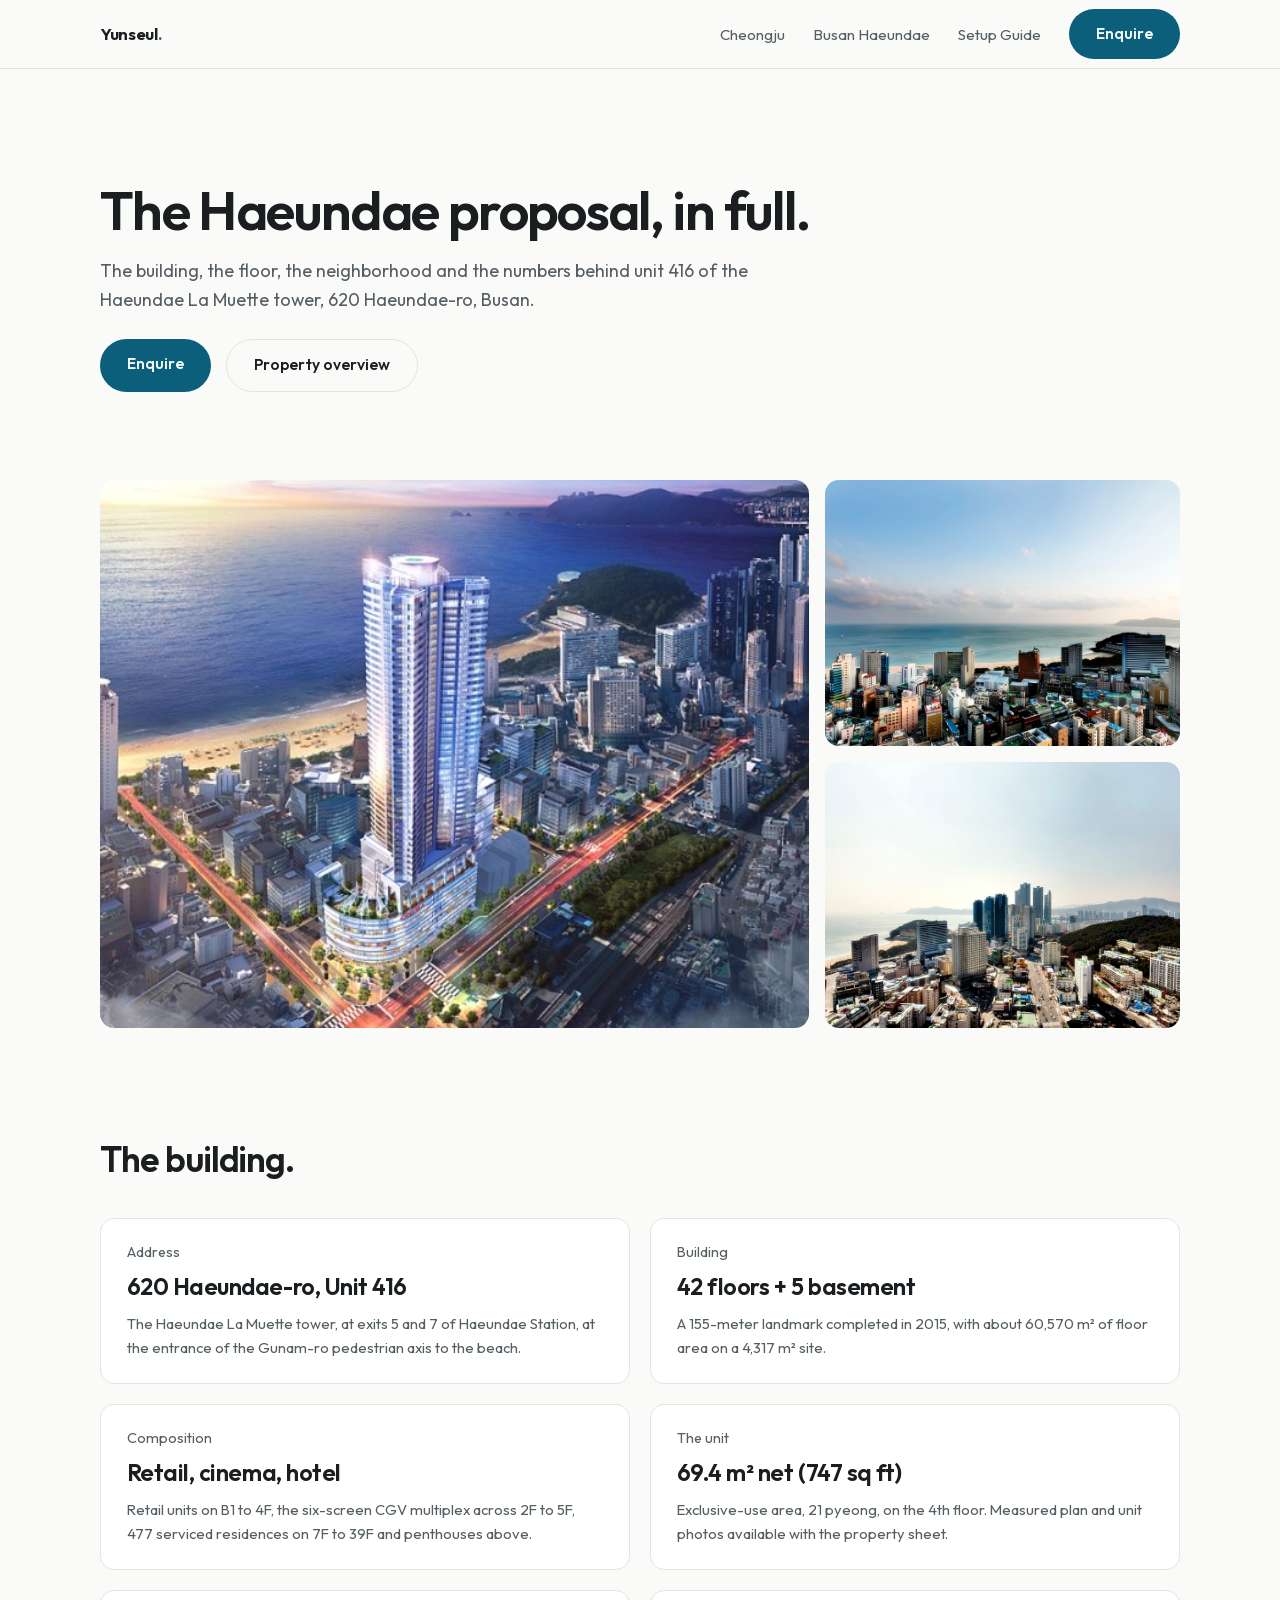
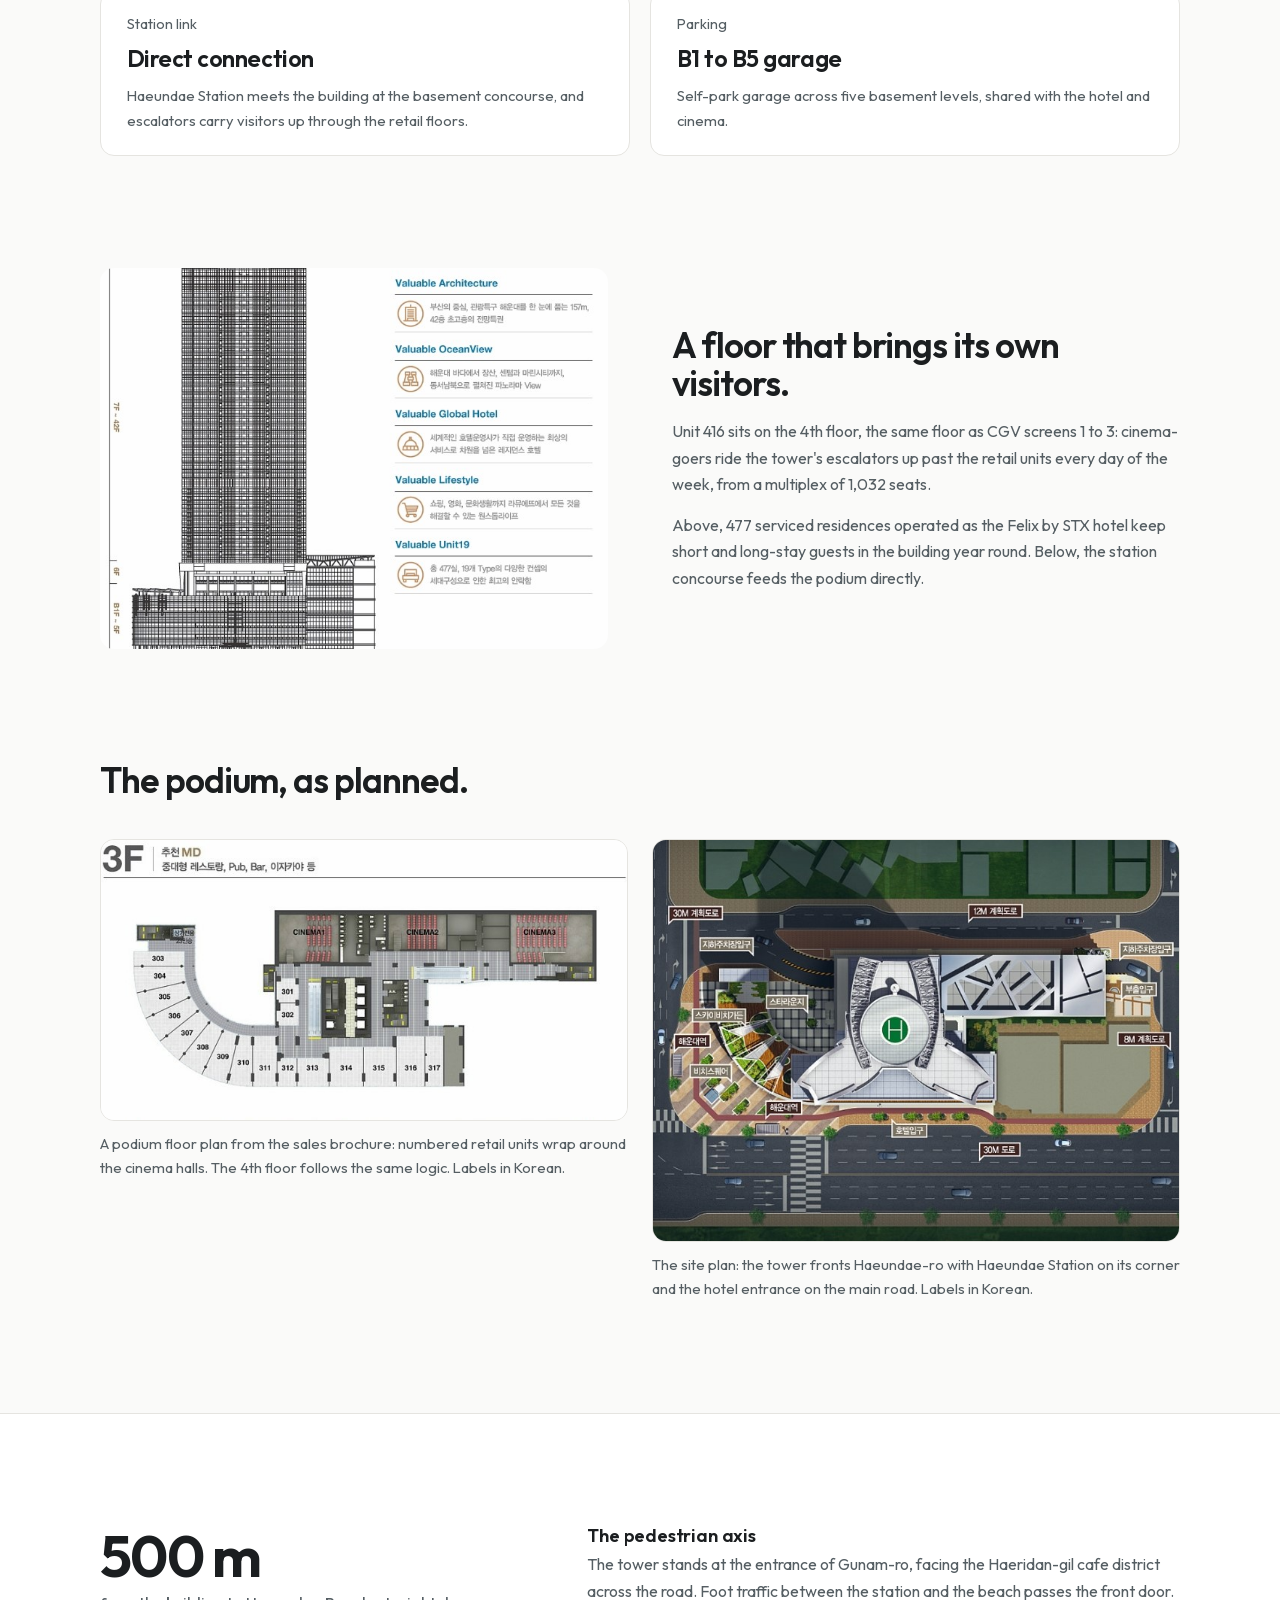
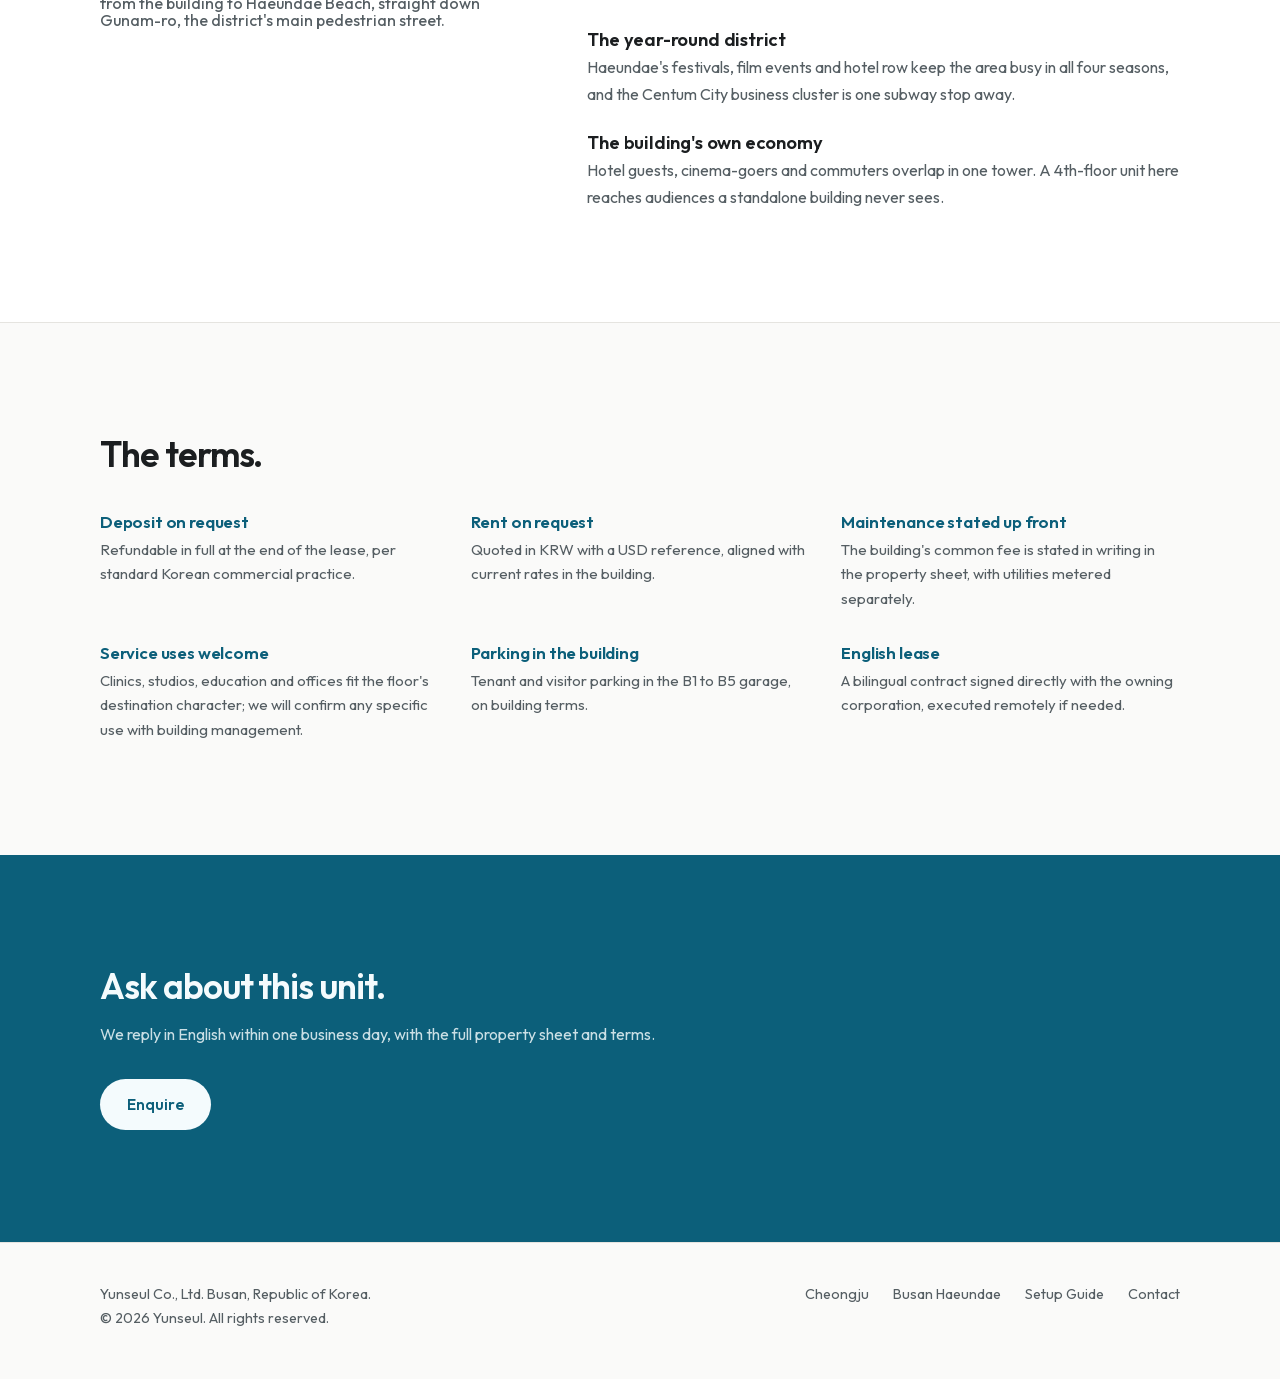
==== busan-proposal.html @ 1f843fc4 "윤슬 임대 마케팅 사이트 초기 배포 (영문 7페이지) Co-Authored-By: Claude Fable 5 <noreply@anthropic.com>" ====
<!DOCTYPE html>
<!--
  i18n 메모: 다국어 확장 시 /ko/, /ja/ 디렉토리에 동일 구조로 미러링 (cheongju-proposal.html과 동일 원칙)
  TODO: 임대조건(보증금·월세·관리비)은 소유주 확정 후 기입. 현재 "On request" 표기
  TODO: 416호 내부 실사진·실측 평면도 확보 시 The unit 섹션에 추가
-->
<html lang="en">
<head>
  <meta charset="UTF-8">
  <meta name="viewport" content="width=device-width, initial-scale=1.0">
  <title>Haeundae Leasing Proposal: 4th Floor, La Muette Tower | Yunseul</title>
  <meta name="description" content="Full leasing proposal for a 69.4 m2 unit in the Haeundae La Muette tower, Busan: station-connected, on the CGV multiplex floors, 500 meters from the beach.">
  <link rel="icon" type="image/svg+xml" href="assets/img/favicon.svg">
  <link rel="stylesheet" href="assets/css/main.css?v=8">
</head>
<body>

<header class="nav">
  <div class="container nav-inner">
    <a class="brand" href="index.html">Yunseul<span>.</span></a>
    <button class="nav-toggle" aria-expanded="false" aria-controls="nav-menu">Menu</button>
    <ul class="nav-links" id="nav-menu">
      <li><a href="cheongju.html">Cheongju</a></li>
      <li><a href="busan.html">Busan Haeundae</a></li>
      <li><a href="korea-setup-guide.html">Setup Guide</a></li>
      <li><a class="btn" href="contact.html">Enquire</a></li>
    </ul>
  </div>
</header>

<main>

  <section class="page-head">
    <div class="container">
      <h1>The Haeundae proposal, in full.</h1>
      <p class="lede">The building, the floor, the neighborhood and the numbers behind unit 416 of the Haeundae La Muette tower, 620 Haeundae-ro, Busan.</p>
      <div class="hero-ctas" style="margin-top: 1.5rem;">
        <a class="btn" href="contact.html">Enquire</a>
        <a class="btn btn-ghost" href="busan.html">Property overview</a>
      </div>
    </div>
  </section>

  <section style="padding-top: 3rem;">
    <div class="container">
      <div class="gallery">
        <!-- TODO: 직접 촬영한 건물 외관·416호 실사진 확보 시 교체 -->
        <img src="assets/img/busan/tower-render.jpg" alt="Rendering of the Haeundae La Muette tower between the station and the beach" width="700" height="449">
        <img src="assets/img/busan/aerial-beach.jpg" alt="View over Haeundae Beach from the tower" width="900" height="599">
        <img src="assets/img/busan/view-2.jpg" alt="View toward Marine City from the tower" width="900" height="599">
      </div>
    </div>
  </section>

  <section style="padding-top: 0;">
    <div class="container">
      <h2>The building.</h2>
      <div class="facts">
        <div class="fact-card">
          <div class="label">Address</div>
          <div class="value">620 Haeundae-ro, Unit 416</div>
          <p>The Haeundae La Muette tower, at exits 5 and 7 of Haeundae Station, at the entrance of the Gunam-ro pedestrian axis to the beach.</p>
        </div>
        <div class="fact-card">
          <div class="label">Building</div>
          <div class="value">42 floors + 5 basement</div>
          <p>A 155-meter landmark completed in 2015, with about 60,570 m&sup2; of floor area on a 4,317 m&sup2; site.</p>
        </div>
        <div class="fact-card">
          <div class="label">Composition</div>
          <div class="value">Retail, cinema, hotel</div>
          <p>Retail units on B1 to 4F, the six-screen CGV multiplex across 2F to 5F, 477 serviced residences on 7F to 39F and penthouses above.</p>
        </div>
        <div class="fact-card">
          <div class="label">The unit</div>
          <div class="value">69.4 m&sup2; net (747 sq ft)</div>
          <p>Exclusive-use area, 21 pyeong, on the 4th floor. Measured plan and unit photos available with the property sheet.</p>
        </div>
        <div class="fact-card">
          <div class="label">Station link</div>
          <div class="value">Direct connection</div>
          <p>Haeundae Station meets the building at the basement concourse, and escalators carry visitors up through the retail floors.</p>
        </div>
        <div class="fact-card">
          <div class="label">Parking</div>
          <div class="value">B1 to B5 garage</div>
          <p>Self-park garage across five basement levels, shared with the hotel and cinema.</p>
        </div>
      </div>
    </div>
  </section>

  <section style="padding-top: 0;">
    <div class="container split">
      <div class="media">
        <img src="assets/img/busan/elevation.jpg" alt="Building elevation showing the retail podium and hotel floors" width="700" height="648">
      </div>
      <div class="body">
        <h2>A floor that brings its own visitors.</h2>
        <p>Unit 416 sits on the 4th floor, the same floor as CGV screens 1 to 3: cinema-goers ride the tower's escalators up past the retail units every day of the week, from a multiplex of 1,032 seats.</p>
        <p>Above, 477 serviced residences operated as the Felix by STX hotel keep short and long-stay guests in the building year round. Below, the station concourse feeds the podium directly.</p>
      </div>
    </div>
  </section>

  <section style="padding-top: 0;">
    <div class="container">
      <h2>The podium, as planned.</h2>
      <div class="duo">
        <figure>
          <img src="assets/img/busan/plan-3f.jpg" alt="Third floor plan showing retail units alongside cinema halls" width="700" height="372">
          <figcaption>A podium floor plan from the sales brochure: numbered retail units wrap around the cinema halls. The 4th floor follows the same logic. Labels in Korean.</figcaption>
        </figure>
        <figure>
          <img src="assets/img/busan/siteplan.jpg" alt="Site plan of the tower between Haeundae-ro and the station" width="700" height="533">
          <figcaption>The site plan: the tower fronts Haeundae-ro with Haeundae Station on its corner and the hotel entrance on the main road. Labels in Korean.</figcaption>
        </figure>
      </div>
    </div>
  </section>

  <section class="evidence">
    <div class="container evidence-grid">
      <div>
        <div class="bignum">500 m
          <small>from the building to Haeundae Beach, straight down Gunam-ro, the district's main pedestrian street.</small>
        </div>
      </div>
      <div class="evidence-points">
        <div>
          <h3>The pedestrian axis</h3>
          <p>The tower stands at the entrance of Gunam-ro, facing the Haeridan-gil cafe district across the road. Foot traffic between the station and the beach passes the front door.</p>
        </div>
        <div>
          <h3>The year-round district</h3>
          <p>Haeundae's festivals, film events and hotel row keep the area busy in all four seasons, and the Centum City business cluster is one subway stop away.</p>
        </div>
        <div>
          <h3>The building's own economy</h3>
          <p>Hotel guests, cinema-goers and commuters overlap in one tower. A 4th-floor unit here reaches audiences a standalone building never sees.</p>
        </div>
      </div>
    </div>
  </section>

  <section>
    <div class="container">
      <h2>The terms.</h2>
      <div class="process cols-3">
        <div>
          <!-- TODO: 보증금 확정 시 기입 -->
          <h3>Deposit on request</h3>
          <p>Refundable in full at the end of the lease, per standard Korean commercial practice.</p>
        </div>
        <div>
          <!-- TODO: 월세 확정 시 기입 -->
          <h3>Rent on request</h3>
          <p>Quoted in KRW with a USD reference, aligned with current rates in the building.</p>
        </div>
        <div>
          <h3>Maintenance stated up front</h3>
          <p>The building's common fee is stated in writing in the property sheet, with utilities metered separately.</p>
        </div>
        <div>
          <h3>Service uses welcome</h3>
          <p>Clinics, studios, education and offices fit the floor's destination character; we will confirm any specific use with building management.</p>
        </div>
        <div>
          <h3>Parking in the building</h3>
          <p>Tenant and visitor parking in the B1 to B5 garage, on building terms.</p>
        </div>
        <div>
          <h3>English lease</h3>
          <p>A bilingual contract signed directly with the owning corporation, executed remotely if needed.</p>
        </div>
      </div>
    </div>
  </section>

  <section class="cta-band">
    <div class="container">
      <h2>Ask about this unit.</h2>
      <p>We reply in English within one business day, with the full property sheet and terms.</p>
      <a class="btn" href="contact.html">Enquire</a>
    </div>
  </section>

</main>

<footer>
  <div class="container footer-inner">
    <div>
      <p>Yunseul Co., Ltd. Busan, Republic of Korea.</p>
      <p>&copy; <span data-year>2026</span> Yunseul. All rights reserved.</p>
    </div>
    <ul class="footer-links">
      <li><a href="cheongju.html">Cheongju</a></li>
      <li><a href="busan.html">Busan Haeundae</a></li>
      <li><a href="korea-setup-guide.html">Setup Guide</a></li>
      <li><a href="contact.html">Contact</a></li>
    </ul>
  </div>
</footer>

<script src="assets/js/main.js"></script>
</body>
</html>
---- assets/css/main.css ----
/* Yunseul - 디자인 토큰 및 컴포넌트 (UI_GUIDE.md 준수) */

@font-face {
  font-family: "Outfit";
  src: url("../fonts/outfit-var.woff2") format("woff2");
  font-weight: 300 700;
  font-display: swap;
}

:root {
  --bg: #fafaf9;
  --surface: #ffffff;
  --ink: #1b1e20;
  --muted: #555e63;
  --line: #e5e4e0;
  --accent: #0c5f7a;
  --accent-soft: #e3eef2;
  --accent-ink: #f4fbfd;
  --r-card: 14px;
  --r-input: 10px;
  --ease: cubic-bezier(0.16, 1, 0.3, 1);
  --container: 1160px;
}

@media (prefers-color-scheme: dark) {
  :root {
    --bg: #111517;
    --surface: #181e21;
    --ink: #ecefef;
    --muted: #9aa6ab;
    --line: #262d31;
    --accent: #56b9d8;
    --accent-soft: #16272e;
    --accent-ink: #0e1518;
  }
}

* { box-sizing: border-box; margin: 0; padding: 0; }
html { scroll-behavior: smooth; }
@media (prefers-reduced-motion: reduce) {
  html { scroll-behavior: auto; }
  *, *::before, *::after { transition: none !important; animation: none !important; }
}

body {
  font-family: "Outfit", -apple-system, BlinkMacSystemFont, "Segoe UI", sans-serif;
  background: var(--bg);
  color: var(--ink);
  line-height: 1.65;
  -webkit-font-smoothing: antialiased;
}

img { max-width: 100%; height: auto; display: block; border-radius: var(--r-card); }
a { color: inherit; }

.container { max-width: var(--container); margin: 0 auto; padding: 0 clamp(1.25rem, 4vw, 2.5rem); }
section { padding: clamp(4rem, 9vw, 7rem) 0; }

h1, h2, h3 { letter-spacing: -0.03em; line-height: 1.08; font-weight: 600; }
h1 { font-size: clamp(2.1rem, 4.5vw, 3.4rem); }
h2 { font-size: clamp(1.6rem, 3vw, 2.2rem); margin-bottom: 1rem; }
h3 { font-size: 1.15rem; letter-spacing: -0.01em; }
p { color: var(--muted); max-width: 65ch; }
.lede { font-size: 1.12rem; }

/* ── Nav ───────────────────────────── */
.nav {
  position: sticky; top: 0; z-index: 50;
  background: color-mix(in srgb, var(--bg) 88%, transparent);
  backdrop-filter: blur(12px);
  border-bottom: 1px solid var(--line);
}
.nav-inner { display: flex; align-items: center; justify-content: space-between; height: 68px; }
.brand { font-weight: 650; font-size: 1.05rem; text-decoration: none; letter-spacing: -0.02em; }
.brand span { color: var(--accent); }
.nav-links { display: flex; align-items: center; gap: 1.75rem; list-style: none; }
.nav-links a:not(.btn) {
  text-decoration: none; font-size: 0.95rem; color: var(--muted);
  transition: color 0.25s var(--ease);
}
.nav-links a:not(.btn):hover { color: var(--ink); }
.nav-toggle { display: none; background: none; border: 1px solid var(--line); border-radius: 999px; padding: 0.45rem 0.9rem; color: var(--ink); font: inherit; font-size: 0.9rem; }

/* ── Buttons ───────────────────────── */
.btn {
  display: inline-block; background: var(--accent); color: var(--accent-ink);
  border: none; border-radius: 999px; padding: 0.78rem 1.7rem;
  font: inherit; font-weight: 550; font-size: 0.98rem; text-decoration: none;
  cursor: pointer; white-space: nowrap;
  transition: transform 0.25s var(--ease), filter 0.25s var(--ease);
}
.btn:hover { filter: brightness(1.12); }
.btn:active { transform: scale(0.98); }
.btn:focus-visible { outline: 2px solid var(--accent); outline-offset: 3px; }
.btn-ghost {
  background: transparent; color: var(--ink);
  border: 1px solid var(--line);
}
.btn-ghost:hover { border-color: var(--muted); filter: none; }
.text-link { color: var(--accent); font-weight: 550; text-decoration: none; border-bottom: 1px solid transparent; transition: border-color 0.25s var(--ease); }
.text-link:hover { border-color: var(--accent); }

/* ── Hero: 비대칭 스플릿 ───────────── */
.hero { padding-top: clamp(3rem, 6vw, 5.5rem); }
.hero-grid { display: grid; grid-template-columns: 7fr 5fr; gap: clamp(2rem, 5vw, 4.5rem); align-items: center; }
.hero h1 { max-width: 15ch; margin-bottom: 1.25rem; }
.hero .lede { margin-bottom: 2rem; }
.hero-ctas { display: flex; gap: 0.9rem; flex-wrap: wrap; }
.hero-media img { aspect-ratio: 1 / 1; object-fit: cover; width: 100%; }

/* ── Property cards: 비대칭 그리드 ── */
.prop-grid { display: grid; grid-template-columns: 3fr 2fr; gap: 1.5rem; margin-top: 2.5rem; }
.prop-card {
  background: var(--surface); border: 1px solid var(--line); border-radius: var(--r-card);
  overflow: hidden; text-decoration: none; display: flex; flex-direction: column;
  transition: transform 0.25s var(--ease), border-color 0.25s var(--ease);
}
.prop-card:hover { transform: translateY(-3px); border-color: var(--muted); }
.prop-card img { border-radius: 0; aspect-ratio: 16 / 9; object-fit: cover; }
.prop-body { padding: 1.6rem 1.7rem 1.8rem; display: flex; flex-direction: column; gap: 0.65rem; flex: 1; }
.prop-body .city { color: var(--accent); font-weight: 600; font-size: 0.95rem; }
.prop-body h3 { font-size: 1.35rem; }
.prop-body p { font-size: 0.97rem; }
.prop-facts { list-style: none; margin-top: 0.4rem; color: var(--muted); font-size: 0.92rem; display: grid; gap: 0.3rem; }
.prop-body .text-link { margin-top: auto; padding-top: 1rem; }

/* ── 풀폭 근거 밴드 (숫자+프로즈) ─── */
.evidence { border-top: 1px solid var(--line); border-bottom: 1px solid var(--line); background: var(--surface); }
.evidence-grid { display: grid; grid-template-columns: 5fr 7fr; gap: clamp(2rem, 5vw, 5rem); }
.bignum { font-size: clamp(2.4rem, 5vw, 3.6rem); font-weight: 650; letter-spacing: -0.03em; line-height: 1.05; }
.bignum small { display: block; font-size: 1rem; font-weight: 450; color: var(--muted); letter-spacing: 0; margin-top: 0.5rem; }
.evidence-points { display: grid; gap: 1.6rem; }
.evidence-points h3 { margin-bottom: 0.3rem; }

/* ── 스플릿 섹션 (이미지+텍스트) ──── */
.split { display: grid; grid-template-columns: 1fr 1fr; gap: clamp(2rem, 5vw, 4.5rem); align-items: center; }
.split img { aspect-ratio: 4 / 3; object-fit: cover; width: 100%; }
.split .body h2 { max-width: 18ch; }
.split .body p + p { margin-top: 0.9rem; }

/* ── 2열 그룹 리스트 (서비스) ─────── */
.services { display: grid; grid-template-columns: 1fr 1fr; gap: 2.5rem 4rem; margin-top: 2.5rem; }
.service { border-top: 1px solid var(--line); padding-top: 1.4rem; }
.service h3 { margin-bottom: 0.45rem; }
.service p { font-size: 0.97rem; }

/* ── 프로세스 행 ───────────────────── */
.process { display: grid; grid-template-columns: repeat(4, 1fr); gap: 2rem; margin-top: 2.5rem; }
.process h3 { color: var(--accent); margin-bottom: 0.4rem; font-size: 1.05rem; }
.process p { font-size: 0.94rem; }

/* ── 타임라인 (지역 도시에) ───────── */
.timeline { display: grid; gap: 1.9rem; margin-top: 2.5rem; border-left: 2px solid var(--line); padding-left: clamp(1.25rem, 3vw, 2rem); max-width: 720px; }
.timeline .year { color: var(--accent); font-weight: 650; font-size: 1.05rem; }
.timeline p { font-size: 0.97rem; margin-top: 0.15rem; }

/* ── 로스터 (입주 외국계 명단) ────── */
.roster { list-style: none; display: grid; grid-template-columns: repeat(3, 1fr); gap: 1rem 2rem; margin-top: 1.5rem; max-width: 780px; }
.roster li { font-weight: 550; }
.roster li small { display: block; color: var(--muted); font-weight: 400; }

.process.cols-3 { grid-template-columns: repeat(3, 1fr); }

/* ── FactCard (물건 스펙) ─────────── */
.facts { display: grid; grid-template-columns: 1fr 1fr; gap: 1.25rem; margin-top: 2.5rem; }
.fact-card { background: var(--surface); border: 1px solid var(--line); border-radius: var(--r-card); padding: 1.4rem 1.6rem; }
.fact-card .label { font-size: 0.9rem; color: var(--muted); }
.fact-card .value { font-size: 1.45rem; font-weight: 620; letter-spacing: -0.02em; margin: 0.2rem 0 0.35rem; }
.fact-card p { font-size: 0.92rem; }

/* ── 2업 도면 그리드 ──────────────── */
.duo { display: grid; grid-template-columns: 1fr 1fr; gap: 1.5rem; margin-top: 2.5rem; }
.duo figure { margin: 0; }
.duo img { width: 100%; border: 1px solid var(--line); background: #fff; }
.duo figcaption { font-size: 0.92rem; color: var(--muted); margin-top: 0.7rem; }
@media (max-width: 860px) { .duo { grid-template-columns: 1fr; } }

/* ── 지도 ─────────────────────────── */
.map-wrap { border: 1px solid var(--line); border-radius: var(--r-card); overflow: hidden; aspect-ratio: 16 / 7; margin-top: 2.5rem; }
.map-wrap iframe { width: 100%; height: 100%; border: 0; display: block; }
@media (max-width: 860px) { .map-wrap { aspect-ratio: 4 / 3; } }

/* ── CTA 밴드 (허용된 1회 컬러블록) ─ */
.cta-band { background: var(--accent); color: var(--accent-ink); }
.cta-band h2 { color: inherit; max-width: 22ch; }
.cta-band p { color: color-mix(in srgb, var(--accent-ink) 82%, transparent); margin-bottom: 2rem; }
.cta-band .btn { background: var(--accent-ink); color: var(--accent); }

/* ── Form ──────────────────────────── */
.form-grid { display: grid; grid-template-columns: 1fr 1fr; gap: 1.4rem; margin-top: 2.5rem; max-width: 760px; }
.field { display: grid; gap: 0.5rem; }
.field.full { grid-column: 1 / -1; }
.field label { font-weight: 550; font-size: 0.95rem; }
.field .help { font-size: 0.85rem; color: var(--muted); }
.field input, .field select, .field textarea {
  font: inherit; color: var(--ink); background: var(--surface);
  border: 1px solid var(--line); border-radius: var(--r-input); padding: 0.75rem 0.9rem;
  transition: border-color 0.25s var(--ease);
}
.field input:focus-visible, .field select:focus-visible, .field textarea:focus-visible {
  outline: 2px solid var(--accent); outline-offset: 1px; border-color: var(--accent);
}
.field .btn { justify-self: start; }
.field .error { display: none; font-size: 0.85rem; color: #b3423a; }
.field.invalid .error { display: block; }
.field.invalid input, .field.invalid textarea { border-color: #b3423a; }
@media (prefers-color-scheme: dark) { .field .error { color: #e08d86; } .field.invalid input, .field.invalid textarea { border-color: #e08d86; } }
.form-note { grid-column: 1 / -1; font-size: 0.88rem; }

/* ── Footer ───────────────────────── */
footer { border-top: 1px solid var(--line); padding: 2.5rem 0 3rem; }
.footer-inner { display: flex; justify-content: space-between; gap: 2rem; flex-wrap: wrap; font-size: 0.9rem; color: var(--muted); }
.footer-inner a { color: var(--muted); text-decoration: none; }
.footer-inner a:hover { color: var(--ink); }
.footer-links { display: flex; gap: 1.5rem; list-style: none; }

/* ── 페이지 헤더 (서브페이지) ─────── */
.page-head { padding-bottom: 0; }
.page-head h1 { max-width: 20ch; margin-bottom: 1rem; }
.page-head .lede { max-width: 58ch; }

/* ── 갤러리 ───────────────────────── */
.gallery { display: grid; grid-template-columns: 2fr 1fr; gap: 1rem; margin-top: 2.5rem; }
.gallery img { aspect-ratio: 4 / 3; object-fit: cover; width: 100%; height: 100%; }
.gallery img:first-child { grid-row: span 2; aspect-ratio: auto; }

/* ── Guide prose ──────────────────── */
.prose { max-width: 68ch; }
.prose h2 { margin-top: 3rem; }
.prose ul { color: var(--muted); padding-left: 1.2rem; margin-top: 0.75rem; display: grid; gap: 0.4rem; }
.prose .note { border-left: 3px solid var(--accent); background: var(--accent-soft); border-radius: 0 var(--r-input) var(--r-input) 0; padding: 1rem 1.25rem; margin-top: 2.5rem; font-size: 0.92rem; }

/* ── 모바일 ───────────────────────── */
@media (max-width: 860px) {
  .hero-grid, .prop-grid, .evidence-grid, .split, .services, .form-grid, .facts { grid-template-columns: 1fr; }
  .process, .process.cols-3 { grid-template-columns: 1fr 1fr; }
  .roster { grid-template-columns: 1fr 1fr; }
  .gallery { grid-template-columns: 1fr 1fr; }
  .gallery img:first-child { grid-row: auto; grid-column: 1 / -1; aspect-ratio: 16 / 9; }
  .hero-media img { aspect-ratio: 16 / 10; }
  .split.flip .media { order: -1; }
  .nav-toggle { display: block; }
  .nav-links {
    display: none; position: absolute; top: 68px; left: 0; right: 0;
    flex-direction: column; align-items: flex-start; gap: 0;
    background: var(--bg); border-bottom: 1px solid var(--line); padding: 0.5rem 1.25rem 1.25rem;
  }
  .nav-links.open { display: flex; }
  .nav-links li { width: 100%; padding: 0.65rem 0; }
}
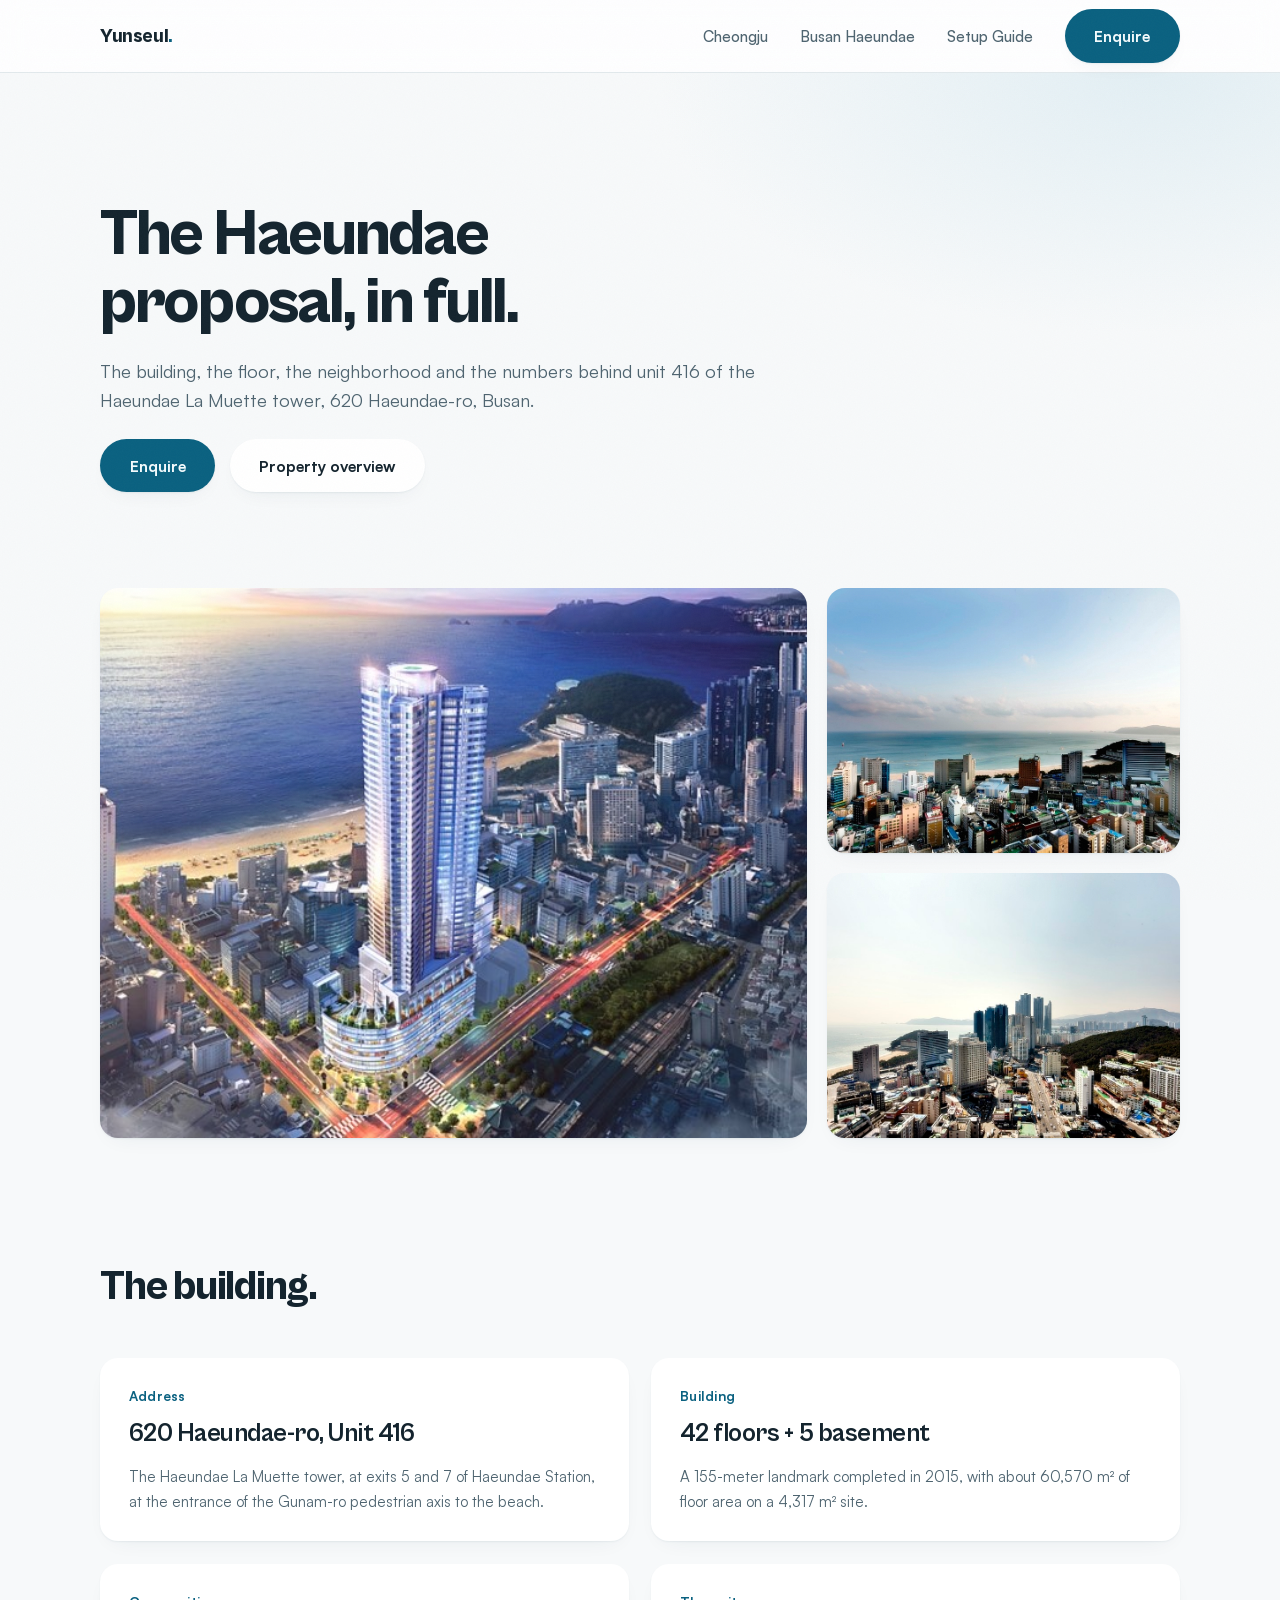
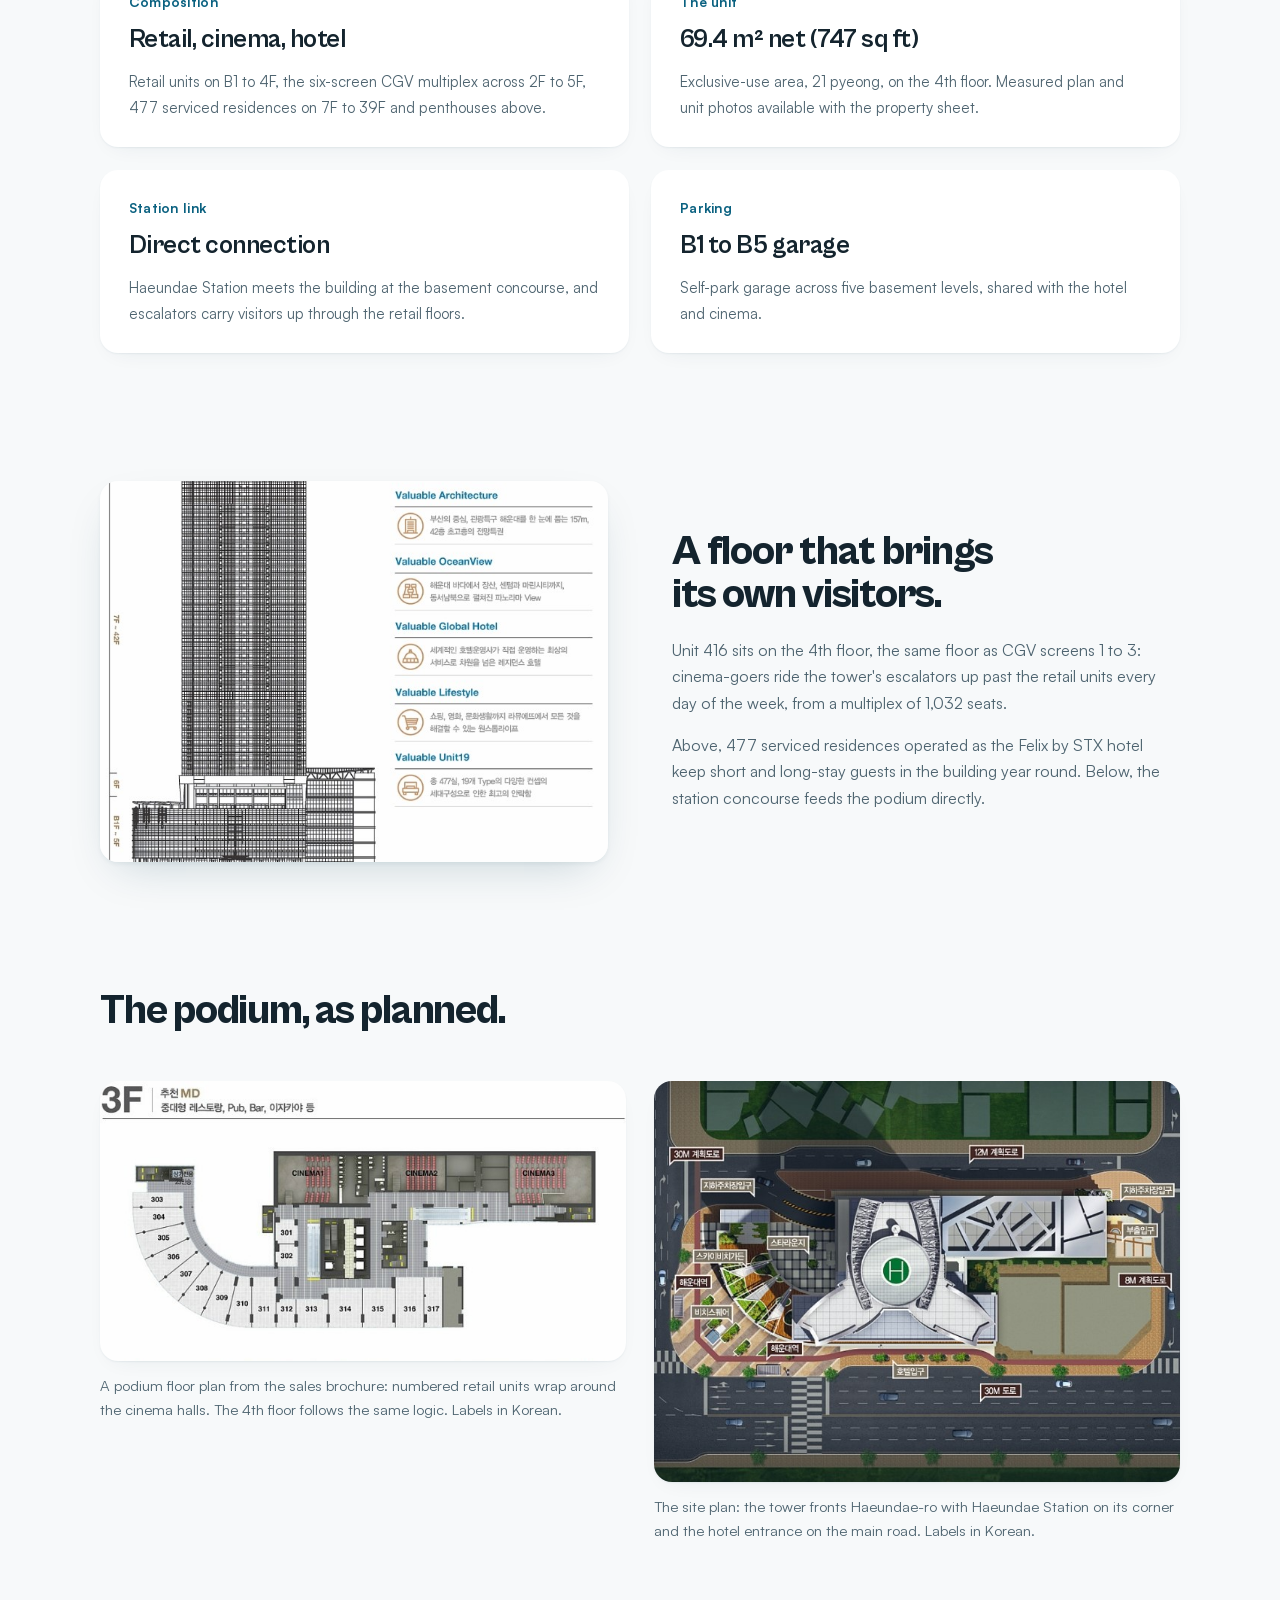
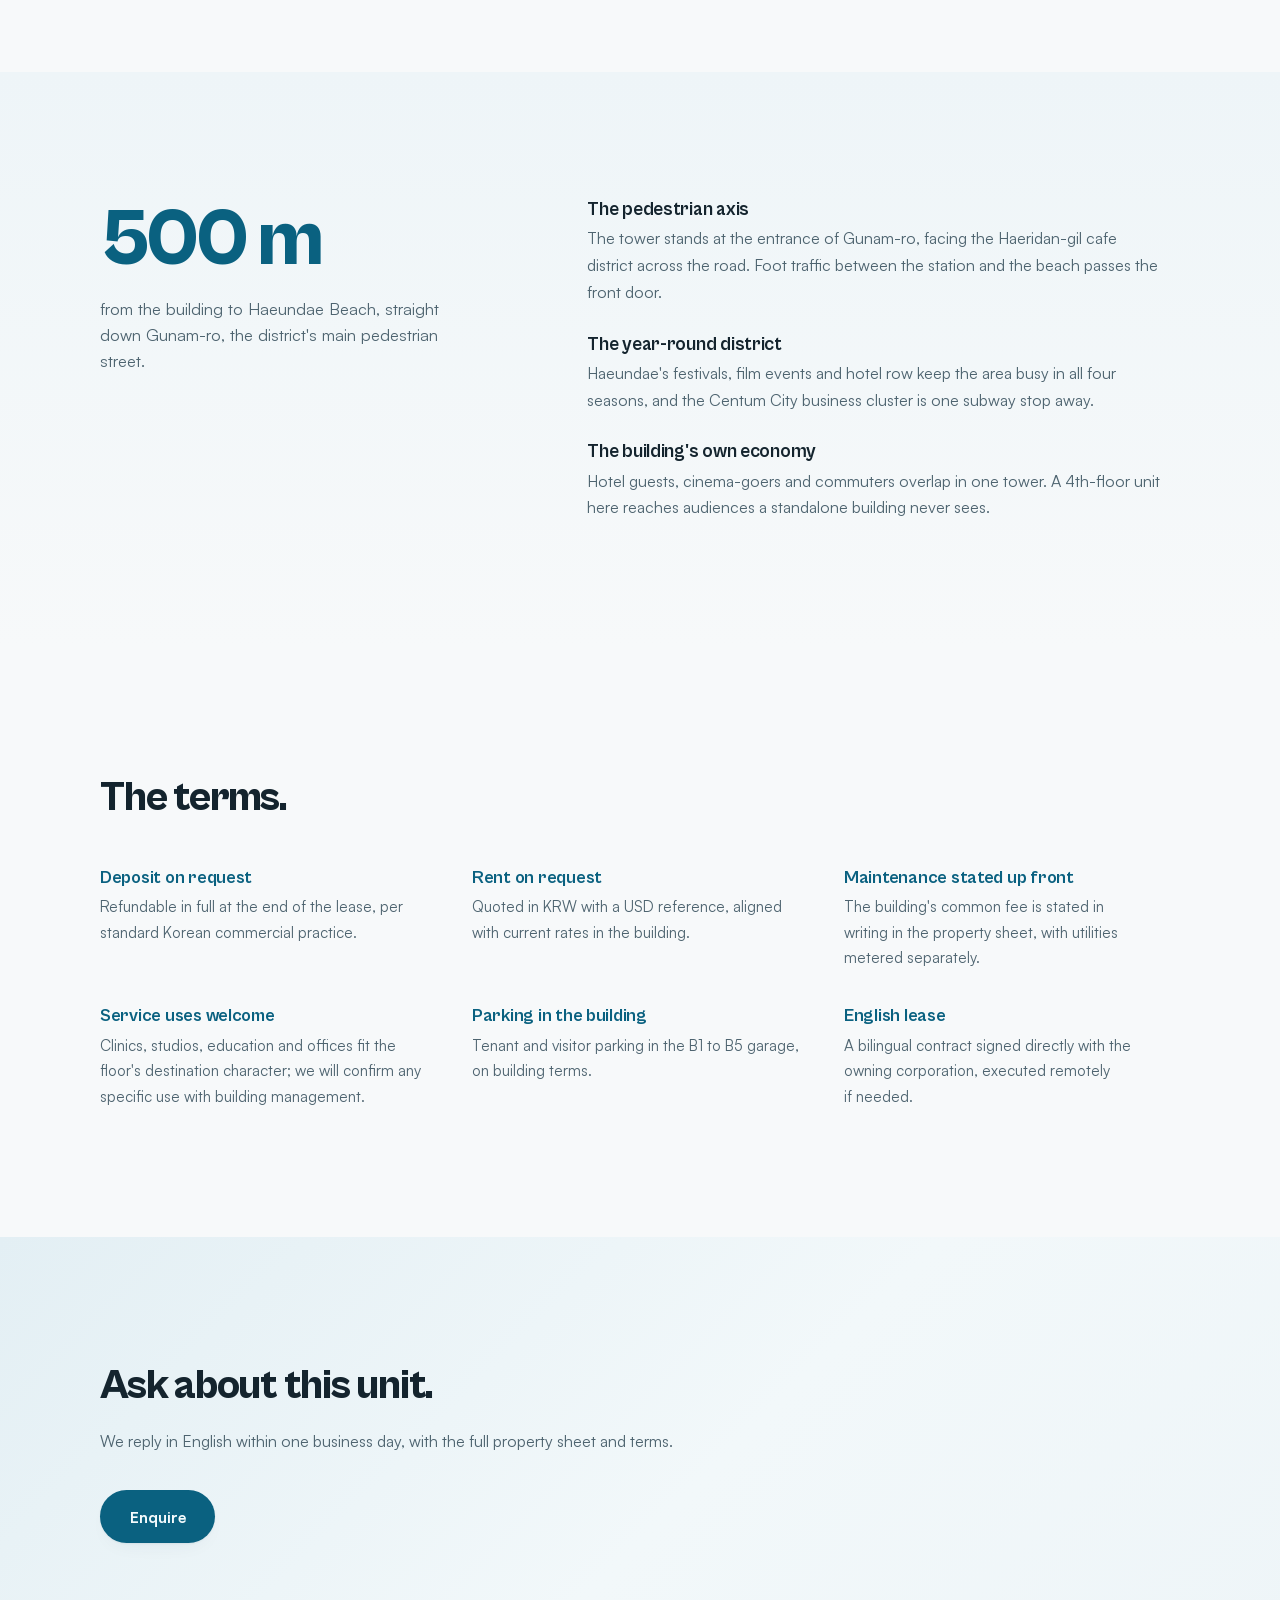
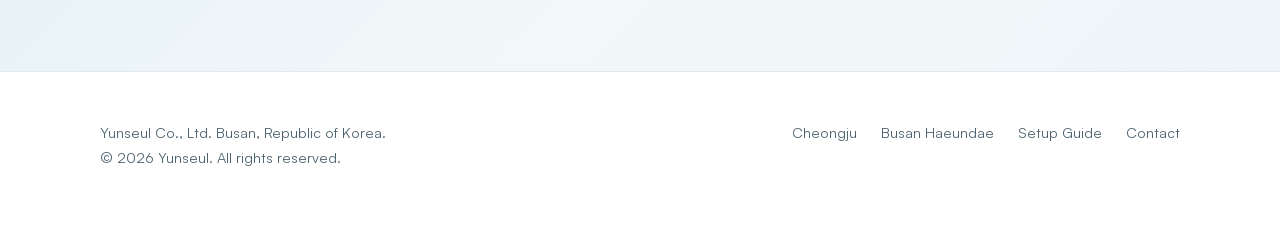
==== commit 6d0f4f1b: "프리미엄 라이트 리디자인 v2: Cabinet Grotesk·Satoshi 폰트, 풀블리드 히어로, 틴티드 섀도 카드, 스크롤 리빌 모션, 밝은 CTA 밴드, 실사진 교체 Co-A" ====
--- a/busan-proposal.html
+++ b/busan-proposal.html
@@ -11,7 +11,7 @@
   <title>Haeundae Leasing Proposal: 4th Floor, La Muette Tower | Yunseul</title>
   <meta name="description" content="Full leasing proposal for a 69.4 m2 unit in the Haeundae La Muette tower, Busan: station-connected, on the CGV multiplex floors, 500 meters from the beach.">
   <link rel="icon" type="image/svg+xml" href="assets/img/favicon.svg">
-  <link rel="stylesheet" href="assets/css/main.css?v=8">
+  <link rel="stylesheet" href="assets/css/main.css?v=9">
 </head>
 <body>
 
--- a/assets/css/main.css
+++ b/assets/css/main.css
@@ -1,249 +1,283 @@
-/* Yunseul - 디자인 토큰 및 컴포넌트 (UI_GUIDE.md 준수) */
-
-@font-face {
-  font-family: "Outfit";
-  src: url("../fonts/outfit-var.woff2") format("woff2");
-  font-weight: 300 700;
-  font-display: swap;
-}
+/* Yunseul - 디자인 토큰 및 컴포넌트 v2 (프리미엄 라이트, UI_GUIDE.md 준수) */
+
+@font-face { font-family: "Cabinet Grotesk"; src: url("../fonts/cabinet-grotesk-700.woff2") format("woff2"); font-weight: 700; font-display: swap; }
+@font-face { font-family: "Cabinet Grotesk"; src: url("../fonts/cabinet-grotesk-800.woff2") format("woff2"); font-weight: 800; font-display: swap; }
+@font-face { font-family: "Satoshi"; src: url("../fonts/satoshi-400.woff2") format("woff2"); font-weight: 400; font-display: swap; }
+@font-face { font-family: "Satoshi"; src: url("../fonts/satoshi-500.woff2") format("woff2"); font-weight: 500; font-display: swap; }
+@font-face { font-family: "Satoshi"; src: url("../fonts/satoshi-700.woff2") format("woff2"); font-weight: 700; font-display: swap; }
 
 :root {
-  --bg: #fafaf9;
+  --bg: #f7f9fa;
   --surface: #ffffff;
-  --ink: #1b1e20;
-  --muted: #555e63;
-  --line: #e5e4e0;
-  --accent: #0c5f7a;
-  --accent-soft: #e3eef2;
-  --accent-ink: #f4fbfd;
-  --r-card: 14px;
-  --r-input: 10px;
+  --ink: #14242e;
+  --muted: #4e6470;
+  --line: #e2e9ec;
+  --accent: #0a6180;
+  --accent-deep: #084d66;
+  --accent-soft: #e3eff4;
+  --accent-wash: #eef5f8;
+  --r-card: 18px;
+  --r-input: 12px;
+  --shadow-sm: 0 1px 2px rgba(10, 60, 80, 0.06), 0 8px 24px -14px rgba(10, 60, 80, 0.12);
+  --shadow-md: 0 2px 4px rgba(10, 60, 80, 0.06), 0 18px 44px -18px rgba(10, 60, 80, 0.22);
   --ease: cubic-bezier(0.16, 1, 0.3, 1);
   --container: 1160px;
-}
-
-@media (prefers-color-scheme: dark) {
-  :root {
-    --bg: #111517;
-    --surface: #181e21;
-    --ink: #ecefef;
-    --muted: #9aa6ab;
-    --line: #262d31;
-    --accent: #56b9d8;
-    --accent-soft: #16272e;
-    --accent-ink: #0e1518;
-  }
+  --display: "Cabinet Grotesk", "Satoshi", -apple-system, sans-serif;
 }
 
 * { box-sizing: border-box; margin: 0; padding: 0; }
 html { scroll-behavior: smooth; }
+
+body {
+  font-family: "Satoshi", -apple-system, BlinkMacSystemFont, "Segoe UI", sans-serif;
+  background: var(--bg);
+  color: var(--ink);
+  line-height: 1.68;
+  -webkit-font-smoothing: antialiased;
+  overflow-x: hidden;
+}
+
+/* 필름 그레인: 디지털 플랫함 완화 */
+body::after {
+  content: ""; position: fixed; inset: 0; z-index: 80; pointer-events: none; opacity: 0.05;
+  background-image: url("data:image/svg+xml,%3Csvg xmlns='http://www.w3.org/2000/svg' width='140' height='140'%3E%3Cfilter id='n'%3E%3CfeTurbulence type='fractalNoise' baseFrequency='0.85' numOctaves='2'/%3E%3C/filter%3E%3Crect width='140' height='140' filter='url(%23n)' opacity='0.55'/%3E%3C/svg%3E");
+}
+
+img { max-width: 100%; height: auto; display: block; border-radius: var(--r-card); }
+a { color: inherit; }
+
+.container { max-width: var(--container); margin: 0 auto; padding: 0 clamp(1.25rem, 4vw, 2.5rem); }
+section { padding: clamp(4.5rem, 10vw, 8rem) 0; }
+
+h1, h2, h3 { font-family: var(--display); letter-spacing: -0.03em; line-height: 1.04; font-weight: 800; text-wrap: balance; }
+h1 { font-size: clamp(2.5rem, 5.2vw, 4.1rem); letter-spacing: -0.035em; }
+h2 { font-size: clamp(1.85rem, 3.4vw, 2.6rem); margin-bottom: 1.2rem; }
+h3 { font-size: 1.18rem; font-weight: 700; letter-spacing: -0.015em; }
+p { color: var(--muted); max-width: 65ch; text-wrap: pretty; }
+.lede { font-size: 1.14rem; line-height: 1.6; }
+
+/* ── 등장 모션 ─────────────────────── */
+.reveal { opacity: 0; transform: translateY(24px); transition: opacity 0.7s var(--ease), transform 0.7s var(--ease); transition-delay: var(--d, 0s); }
+.reveal.in { opacity: 1; transform: none; }
 @media (prefers-reduced-motion: reduce) {
   html { scroll-behavior: auto; }
+  .reveal { opacity: 1; transform: none; transition: none; }
   *, *::before, *::after { transition: none !important; animation: none !important; }
 }
-
-body {
-  font-family: "Outfit", -apple-system, BlinkMacSystemFont, "Segoe UI", sans-serif;
-  background: var(--bg);
-  color: var(--ink);
-  line-height: 1.65;
-  -webkit-font-smoothing: antialiased;
-}
-
-img { max-width: 100%; height: auto; display: block; border-radius: var(--r-card); }
-a { color: inherit; }
-
-.container { max-width: var(--container); margin: 0 auto; padding: 0 clamp(1.25rem, 4vw, 2.5rem); }
-section { padding: clamp(4rem, 9vw, 7rem) 0; }
-
-h1, h2, h3 { letter-spacing: -0.03em; line-height: 1.08; font-weight: 600; }
-h1 { font-size: clamp(2.1rem, 4.5vw, 3.4rem); }
-h2 { font-size: clamp(1.6rem, 3vw, 2.2rem); margin-bottom: 1rem; }
-h3 { font-size: 1.15rem; letter-spacing: -0.01em; }
-p { color: var(--muted); max-width: 65ch; }
-.lede { font-size: 1.12rem; }
 
 /* ── Nav ───────────────────────────── */
 .nav {
   position: sticky; top: 0; z-index: 50;
-  background: color-mix(in srgb, var(--bg) 88%, transparent);
-  backdrop-filter: blur(12px);
+  background: color-mix(in srgb, #ffffff 86%, transparent);
+  backdrop-filter: blur(14px);
   border-bottom: 1px solid var(--line);
 }
-.nav-inner { display: flex; align-items: center; justify-content: space-between; height: 68px; }
-.brand { font-weight: 650; font-size: 1.05rem; text-decoration: none; letter-spacing: -0.02em; }
+.nav-inner { display: flex; align-items: center; justify-content: space-between; height: 72px; }
+.brand { font-family: var(--display); font-weight: 800; font-size: 1.2rem; text-decoration: none; letter-spacing: -0.02em; }
 .brand span { color: var(--accent); }
-.nav-links { display: flex; align-items: center; gap: 1.75rem; list-style: none; }
+.nav-links { display: flex; align-items: center; gap: 2rem; list-style: none; }
 .nav-links a:not(.btn) {
-  text-decoration: none; font-size: 0.95rem; color: var(--muted);
+  text-decoration: none; font-size: 0.96rem; font-weight: 500; color: var(--muted);
   transition: color 0.25s var(--ease);
 }
-.nav-links a:not(.btn):hover { color: var(--ink); }
-.nav-toggle { display: none; background: none; border: 1px solid var(--line); border-radius: 999px; padding: 0.45rem 0.9rem; color: var(--ink); font: inherit; font-size: 0.9rem; }
+.nav-links a:not(.btn):hover, .nav-links a[aria-current="page"]:not(.btn) { color: var(--ink); }
+.nav-toggle { display: none; background: none; border: 1px solid var(--line); border-radius: 999px; padding: 0.45rem 0.95rem; color: var(--ink); font: inherit; font-size: 0.9rem; }
 
 /* ── Buttons ───────────────────────── */
 .btn {
-  display: inline-block; background: var(--accent); color: var(--accent-ink);
-  border: none; border-radius: 999px; padding: 0.78rem 1.7rem;
-  font: inherit; font-weight: 550; font-size: 0.98rem; text-decoration: none;
-  cursor: pointer; white-space: nowrap;
-  transition: transform 0.25s var(--ease), filter 0.25s var(--ease);
-}
-.btn:hover { filter: brightness(1.12); }
+  display: inline-block; background: var(--accent); color: #f4fbfd;
+  border: none; border-radius: 999px; padding: 0.85rem 1.85rem;
+  font: inherit; font-weight: 700; font-size: 0.98rem; text-decoration: none;
+  cursor: pointer; white-space: nowrap; box-shadow: var(--shadow-sm);
+  transition: transform 0.3s var(--ease), box-shadow 0.3s var(--ease), background 0.3s var(--ease);
+}
+.btn:hover { transform: translateY(-2px); box-shadow: var(--shadow-md); background: var(--accent-deep); }
 .btn:active { transform: scale(0.98); }
 .btn:focus-visible { outline: 2px solid var(--accent); outline-offset: 3px; }
-.btn-ghost {
-  background: transparent; color: var(--ink);
-  border: 1px solid var(--line);
-}
-.btn-ghost:hover { border-color: var(--muted); filter: none; }
-.text-link { color: var(--accent); font-weight: 550; text-decoration: none; border-bottom: 1px solid transparent; transition: border-color 0.25s var(--ease); }
+.btn-ghost { background: var(--surface); color: var(--ink); box-shadow: var(--shadow-sm); }
+.btn-ghost:hover { background: var(--surface); box-shadow: var(--shadow-md); }
+.text-link { color: var(--accent); font-weight: 700; text-decoration: none; border-bottom: 1.5px solid transparent; transition: border-color 0.25s var(--ease); }
 .text-link:hover { border-color: var(--accent); }
 
-/* ── Hero: 비대칭 스플릿 ───────────── */
-.hero { padding-top: clamp(3rem, 6vw, 5.5rem); }
-.hero-grid { display: grid; grid-template-columns: 7fr 5fr; gap: clamp(2rem, 5vw, 4.5rem); align-items: center; }
-.hero h1 { max-width: 15ch; margin-bottom: 1.25rem; }
-.hero .lede { margin-bottom: 2rem; }
+/* ── Hero: 우측 풀블리드 포토 ─────── */
+.hero { padding-top: clamp(2.5rem, 5vw, 4.5rem); padding-bottom: clamp(3.5rem, 7vw, 6rem); position: relative; }
+.hero::before {
+  content: ""; position: absolute; inset: 0; pointer-events: none;
+  background: radial-gradient(900px 480px at 88% 0%, var(--accent-soft), transparent 65%);
+}
+.hero > .container {
+  max-width: none;
+  padding-left: max(clamp(1.25rem, 4vw, 2.5rem), calc((100vw - var(--container)) / 2));
+  padding-right: 0;
+}
+.hero-grid { display: grid; grid-template-columns: 6.5fr 5.5fr; gap: clamp(2rem, 5vw, 4.5rem); align-items: center; position: relative; }
+.hero h1 { max-width: 14ch; margin-bottom: 1.4rem; }
+.hero .lede { margin-bottom: 2.2rem; max-width: 46ch; }
 .hero-ctas { display: flex; gap: 0.9rem; flex-wrap: wrap; }
-.hero-media img { aspect-ratio: 1 / 1; object-fit: cover; width: 100%; }
-
-/* ── Property cards: 비대칭 그리드 ── */
-.prop-grid { display: grid; grid-template-columns: 3fr 2fr; gap: 1.5rem; margin-top: 2.5rem; }
+.hero-media img {
+  width: 100%; height: min(74vh, 620px); object-fit: cover;
+  border-radius: var(--r-card) 0 0 var(--r-card);
+  box-shadow: var(--shadow-md);
+}
+@media (prefers-reduced-motion: no-preference) {
+  .hero h1, .hero .lede, .hero-ctas { animation: rise 0.9s var(--ease) backwards; }
+  .hero .lede { animation-delay: 0.12s; }
+  .hero-ctas { animation-delay: 0.22s; }
+  .hero-media { animation: rise 1.1s var(--ease) 0.15s backwards; }
+}
+@keyframes rise { from { opacity: 0; transform: translateY(26px); } to { opacity: 1; transform: none; } }
+
+/* ── Property cards ────────────────── */
+.prop-grid { display: grid; grid-template-columns: 3fr 2fr; gap: 1.75rem; margin-top: 3rem; }
 .prop-card {
-  background: var(--surface); border: 1px solid var(--line); border-radius: var(--r-card);
+  background: var(--surface); border-radius: var(--r-card);
   overflow: hidden; text-decoration: none; display: flex; flex-direction: column;
-  transition: transform 0.25s var(--ease), border-color 0.25s var(--ease);
-}
-.prop-card:hover { transform: translateY(-3px); border-color: var(--muted); }
-.prop-card img { border-radius: 0; aspect-ratio: 16 / 9; object-fit: cover; }
-.prop-body { padding: 1.6rem 1.7rem 1.8rem; display: flex; flex-direction: column; gap: 0.65rem; flex: 1; }
-.prop-body .city { color: var(--accent); font-weight: 600; font-size: 0.95rem; }
-.prop-body h3 { font-size: 1.35rem; }
-.prop-body p { font-size: 0.97rem; }
-.prop-facts { list-style: none; margin-top: 0.4rem; color: var(--muted); font-size: 0.92rem; display: grid; gap: 0.3rem; }
-.prop-body .text-link { margin-top: auto; padding-top: 1rem; }
-
-/* ── 풀폭 근거 밴드 (숫자+프로즈) ─── */
-.evidence { border-top: 1px solid var(--line); border-bottom: 1px solid var(--line); background: var(--surface); }
+  box-shadow: var(--shadow-sm);
+  transition: transform 0.35s var(--ease), box-shadow 0.35s var(--ease);
+}
+.prop-card:hover { transform: translateY(-5px); box-shadow: var(--shadow-md); }
+.prop-card > img { border-radius: 0; aspect-ratio: 16 / 9; object-fit: cover; transition: transform 0.6s var(--ease); }
+.prop-card:hover > img { transform: scale(1.025); }
+.prop-body { padding: 1.8rem 1.9rem 2rem; display: flex; flex-direction: column; gap: 0.7rem; flex: 1; }
+.prop-body .city { color: var(--accent); font-weight: 700; font-size: 0.92rem; letter-spacing: 0.01em; }
+.prop-body h3 { font-size: 1.45rem; }
+.prop-body p { font-size: 0.98rem; }
+.prop-facts { list-style: none; margin-top: 0.5rem; color: var(--muted); font-size: 0.93rem; display: grid; gap: 0.35rem; }
+.prop-body .text-link { margin-top: auto; padding-top: 1.1rem; }
+
+/* ── 근거 밴드 (액센트 워시) ───────── */
+.evidence { background: linear-gradient(180deg, var(--accent-wash), var(--bg)); }
 .evidence-grid { display: grid; grid-template-columns: 5fr 7fr; gap: clamp(2rem, 5vw, 5rem); }
-.bignum { font-size: clamp(2.4rem, 5vw, 3.6rem); font-weight: 650; letter-spacing: -0.03em; line-height: 1.05; }
-.bignum small { display: block; font-size: 1rem; font-weight: 450; color: var(--muted); letter-spacing: 0; margin-top: 0.5rem; }
-.evidence-points { display: grid; gap: 1.6rem; }
-.evidence-points h3 { margin-bottom: 0.3rem; }
-
-/* ── 스플릿 섹션 (이미지+텍스트) ──── */
+.bignum {
+  font-family: var(--display); font-size: clamp(3rem, 6.5vw, 5rem); font-weight: 800;
+  letter-spacing: -0.04em; line-height: 1; color: var(--accent);
+  font-variant-numeric: tabular-nums;
+}
+.bignum small { display: block; font-family: "Satoshi", sans-serif; font-size: 1.02rem; font-weight: 400; color: var(--muted); letter-spacing: 0; line-height: 1.6; margin-top: 1rem; max-width: 34ch; }
+.evidence-points { display: grid; gap: 1.8rem; }
+.evidence-points h3 { margin-bottom: 0.35rem; }
+
+/* ── 스플릿 섹션 ───────────────────── */
 .split { display: grid; grid-template-columns: 1fr 1fr; gap: clamp(2rem, 5vw, 4.5rem); align-items: center; }
-.split img { aspect-ratio: 4 / 3; object-fit: cover; width: 100%; }
+.split img { aspect-ratio: 4 / 3; object-fit: cover; width: 100%; box-shadow: var(--shadow-md); }
 .split .body h2 { max-width: 18ch; }
 .split .body p + p { margin-top: 0.9rem; }
 
-/* ── 2열 그룹 리스트 (서비스) ─────── */
-.services { display: grid; grid-template-columns: 1fr 1fr; gap: 2.5rem 4rem; margin-top: 2.5rem; }
-.service { border-top: 1px solid var(--line); padding-top: 1.4rem; }
-.service h3 { margin-bottom: 0.45rem; }
-.service p { font-size: 0.97rem; }
+/* ── 2열 그룹 리스트 ───────────────── */
+.services { display: grid; grid-template-columns: 1fr 1fr; gap: 2.75rem 4rem; margin-top: 3rem; }
+.service { border-top: 2px solid var(--accent-soft); padding-top: 1.5rem; }
+.service h3 { margin-bottom: 0.5rem; }
+.service p { font-size: 0.98rem; }
 
 /* ── 프로세스 행 ───────────────────── */
-.process { display: grid; grid-template-columns: repeat(4, 1fr); gap: 2rem; margin-top: 2.5rem; }
-.process h3 { color: var(--accent); margin-bottom: 0.4rem; font-size: 1.05rem; }
-.process p { font-size: 0.94rem; }
-
-/* ── 타임라인 (지역 도시에) ───────── */
-.timeline { display: grid; gap: 1.9rem; margin-top: 2.5rem; border-left: 2px solid var(--line); padding-left: clamp(1.25rem, 3vw, 2rem); max-width: 720px; }
-.timeline .year { color: var(--accent); font-weight: 650; font-size: 1.05rem; }
-.timeline p { font-size: 0.97rem; margin-top: 0.15rem; }
-
-/* ── 로스터 (입주 외국계 명단) ────── */
-.roster { list-style: none; display: grid; grid-template-columns: repeat(3, 1fr); gap: 1rem 2rem; margin-top: 1.5rem; max-width: 780px; }
-.roster li { font-weight: 550; }
-.roster li small { display: block; color: var(--muted); font-weight: 400; }
-
+.process { display: grid; grid-template-columns: repeat(4, 1fr); gap: 2.25rem; margin-top: 3rem; }
 .process.cols-3 { grid-template-columns: repeat(3, 1fr); }
-
-/* ── FactCard (물건 스펙) ─────────── */
-.facts { display: grid; grid-template-columns: 1fr 1fr; gap: 1.25rem; margin-top: 2.5rem; }
-.fact-card { background: var(--surface); border: 1px solid var(--line); border-radius: var(--r-card); padding: 1.4rem 1.6rem; }
-.fact-card .label { font-size: 0.9rem; color: var(--muted); }
-.fact-card .value { font-size: 1.45rem; font-weight: 620; letter-spacing: -0.02em; margin: 0.2rem 0 0.35rem; }
-.fact-card p { font-size: 0.92rem; }
-
-/* ── 2업 도면 그리드 ──────────────── */
-.duo { display: grid; grid-template-columns: 1fr 1fr; gap: 1.5rem; margin-top: 2.5rem; }
+.process h3 { color: var(--accent); margin-bottom: 0.45rem; font-size: 1.12rem; }
+.process p { font-size: 0.95rem; }
+
+/* ── FactCard ──────────────────────── */
+.facts { display: grid; grid-template-columns: 1fr 1fr; gap: 1.4rem; margin-top: 3rem; }
+.fact-card {
+  background: var(--surface); border-radius: var(--r-card); padding: 1.7rem 1.8rem;
+  box-shadow: var(--shadow-sm);
+  transition: transform 0.35s var(--ease), box-shadow 0.35s var(--ease);
+}
+.fact-card:hover { transform: translateY(-3px); box-shadow: var(--shadow-md); }
+.fact-card .label { font-size: 0.85rem; font-weight: 700; color: var(--accent); letter-spacing: 0.02em; }
+.fact-card .value { font-family: var(--display); font-size: 1.6rem; font-weight: 700; letter-spacing: -0.02em; margin: 0.35rem 0 0.45rem; font-variant-numeric: tabular-nums; }
+.fact-card p { font-size: 0.94rem; }
+
+/* ── 타임라인 ──────────────────────── */
+.timeline { display: grid; gap: 2rem; margin-top: 3rem; border-left: 2px solid var(--accent-soft); padding-left: clamp(1.25rem, 3vw, 2rem); max-width: 720px; }
+.timeline .year { font-family: var(--display); color: var(--accent); font-weight: 800; font-size: 1.25rem; letter-spacing: -0.02em; }
+.timeline p { font-size: 0.98rem; margin-top: 0.2rem; }
+
+/* ── 로스터 ────────────────────────── */
+.roster { list-style: none; display: grid; grid-template-columns: repeat(3, 1fr); gap: 1.1rem 2rem; margin-top: 1.75rem; max-width: 780px; }
+.roster li { font-family: var(--display); font-weight: 700; font-size: 1.08rem; letter-spacing: -0.01em; }
+.roster li small { display: block; font-family: "Satoshi", sans-serif; color: var(--muted); font-weight: 400; font-size: 0.88rem; }
+
+/* ── 2업 도면 그리드 ───────────────── */
+.duo { display: grid; grid-template-columns: 1fr 1fr; gap: 1.75rem; margin-top: 3rem; }
 .duo figure { margin: 0; }
-.duo img { width: 100%; border: 1px solid var(--line); background: #fff; }
-.duo figcaption { font-size: 0.92rem; color: var(--muted); margin-top: 0.7rem; }
-@media (max-width: 860px) { .duo { grid-template-columns: 1fr; } }
-
-/* ── 지도 ─────────────────────────── */
-.map-wrap { border: 1px solid var(--line); border-radius: var(--r-card); overflow: hidden; aspect-ratio: 16 / 7; margin-top: 2.5rem; }
+.duo img { width: 100%; background: #fff; box-shadow: var(--shadow-sm); }
+.duo figcaption { font-size: 0.92rem; color: var(--muted); margin-top: 0.8rem; max-width: 52ch; }
+
+/* ── 지도 ──────────────────────────── */
+.map-wrap { border-radius: var(--r-card); overflow: hidden; aspect-ratio: 16 / 7; margin-top: 3rem; box-shadow: var(--shadow-sm); }
 .map-wrap iframe { width: 100%; height: 100%; border: 0; display: block; }
-@media (max-width: 860px) { .map-wrap { aspect-ratio: 4 / 3; } }
-
-/* ── CTA 밴드 (허용된 1회 컬러블록) ─ */
-.cta-band { background: var(--accent); color: var(--accent-ink); }
-.cta-band h2 { color: inherit; max-width: 22ch; }
-.cta-band p { color: color-mix(in srgb, var(--accent-ink) 82%, transparent); margin-bottom: 2rem; }
-.cta-band .btn { background: var(--accent-ink); color: var(--accent); }
+
+/* ── CTA 밴드 (밝은 액센트 워시) ───── */
+.cta-band { background: linear-gradient(135deg, var(--accent-soft), #f2f8fa 55%, var(--accent-wash)); }
+.cta-band h2 { max-width: 22ch; }
+.cta-band p { margin-bottom: 2.2rem; }
 
 /* ── Form ──────────────────────────── */
-.form-grid { display: grid; grid-template-columns: 1fr 1fr; gap: 1.4rem; margin-top: 2.5rem; max-width: 760px; }
+.form-grid { display: grid; grid-template-columns: 1fr 1fr; gap: 1.5rem; margin-top: 3rem; max-width: 760px; }
 .field { display: grid; gap: 0.5rem; }
 .field.full { grid-column: 1 / -1; }
-.field label { font-weight: 550; font-size: 0.95rem; }
-.field .help { font-size: 0.85rem; color: var(--muted); }
+.field label { font-weight: 700; font-size: 0.95rem; }
+.field .help { font-size: 0.86rem; color: var(--muted); }
 .field input, .field select, .field textarea {
   font: inherit; color: var(--ink); background: var(--surface);
-  border: 1px solid var(--line); border-radius: var(--r-input); padding: 0.75rem 0.9rem;
-  transition: border-color 0.25s var(--ease);
+  border: 1px solid var(--line); border-radius: var(--r-input); padding: 0.8rem 0.95rem;
+  box-shadow: var(--shadow-sm);
+  transition: border-color 0.25s var(--ease), box-shadow 0.25s var(--ease);
 }
 .field input:focus-visible, .field select:focus-visible, .field textarea:focus-visible {
   outline: 2px solid var(--accent); outline-offset: 1px; border-color: var(--accent);
 }
 .field .btn { justify-self: start; }
-.field .error { display: none; font-size: 0.85rem; color: #b3423a; }
+.field .error { display: none; font-size: 0.86rem; color: #b3423a; }
 .field.invalid .error { display: block; }
 .field.invalid input, .field.invalid textarea { border-color: #b3423a; }
-@media (prefers-color-scheme: dark) { .field .error { color: #e08d86; } .field.invalid input, .field.invalid textarea { border-color: #e08d86; } }
 .form-note { grid-column: 1 / -1; font-size: 0.88rem; }
 
-/* ── Footer ───────────────────────── */
-footer { border-top: 1px solid var(--line); padding: 2.5rem 0 3rem; }
+/* ── Footer ────────────────────────── */
+footer { border-top: 1px solid var(--line); padding: 3rem 0 3.5rem; background: var(--surface); }
 .footer-inner { display: flex; justify-content: space-between; gap: 2rem; flex-wrap: wrap; font-size: 0.9rem; color: var(--muted); }
-.footer-inner a { color: var(--muted); text-decoration: none; }
+.footer-inner a { color: var(--muted); text-decoration: none; transition: color 0.25s var(--ease); }
 .footer-inner a:hover { color: var(--ink); }
 .footer-links { display: flex; gap: 1.5rem; list-style: none; }
 
-/* ── 페이지 헤더 (서브페이지) ─────── */
-.page-head { padding-bottom: 0; }
-.page-head h1 { max-width: 20ch; margin-bottom: 1rem; }
-.page-head .lede { max-width: 58ch; }
-
-/* ── 갤러리 ───────────────────────── */
-.gallery { display: grid; grid-template-columns: 2fr 1fr; gap: 1rem; margin-top: 2.5rem; }
-.gallery img { aspect-ratio: 4 / 3; object-fit: cover; width: 100%; height: 100%; }
+/* ── 페이지 헤더 ───────────────────── */
+.page-head { padding-bottom: 0; position: relative; }
+.page-head::before {
+  content: ""; position: absolute; inset: 0 0 -30% 0; pointer-events: none;
+  background: radial-gradient(800px 420px at 90% 0%, var(--accent-soft), transparent 62%);
+}
+.page-head .container { position: relative; }
+.page-head h1 { max-width: 18ch; margin-bottom: 1.2rem; }
+.page-head .lede { max-width: 56ch; }
+
+/* ── 갤러리 ────────────────────────── */
+.gallery { display: grid; grid-template-columns: 2fr 1fr; gap: 1.25rem; margin-top: 3rem; }
+.gallery img { aspect-ratio: 4 / 3; object-fit: cover; width: 100%; height: 100%; box-shadow: var(--shadow-sm); }
 .gallery img:first-child { grid-row: span 2; aspect-ratio: auto; }
 
-/* ── Guide prose ──────────────────── */
+/* ── Guide prose ───────────────────── */
 .prose { max-width: 68ch; }
-.prose h2 { margin-top: 3rem; }
-.prose ul { color: var(--muted); padding-left: 1.2rem; margin-top: 0.75rem; display: grid; gap: 0.4rem; }
-.prose .note { border-left: 3px solid var(--accent); background: var(--accent-soft); border-radius: 0 var(--r-input) var(--r-input) 0; padding: 1rem 1.25rem; margin-top: 2.5rem; font-size: 0.92rem; }
-
-/* ── 모바일 ───────────────────────── */
+.prose h2 { margin-top: 3.5rem; }
+.prose ul { color: var(--muted); padding-left: 1.2rem; margin-top: 0.8rem; display: grid; gap: 0.45rem; }
+.prose .note { border-left: 3px solid var(--accent); background: var(--accent-soft); border-radius: 0 var(--r-input) var(--r-input) 0; padding: 1.1rem 1.3rem; margin-top: 2.5rem; font-size: 0.92rem; }
+
+/* ── 모바일 ────────────────────────── */
 @media (max-width: 860px) {
   .hero-grid, .prop-grid, .evidence-grid, .split, .services, .form-grid, .facts { grid-template-columns: 1fr; }
+  .hero > .container { padding-right: clamp(1.25rem, 4vw, 2.5rem); }
+  .hero-media img { height: auto; aspect-ratio: 16 / 10; border-radius: var(--r-card); }
   .process, .process.cols-3 { grid-template-columns: 1fr 1fr; }
   .roster { grid-template-columns: 1fr 1fr; }
+  .duo { grid-template-columns: 1fr; }
   .gallery { grid-template-columns: 1fr 1fr; }
   .gallery img:first-child { grid-row: auto; grid-column: 1 / -1; aspect-ratio: 16 / 9; }
-  .hero-media img { aspect-ratio: 16 / 10; }
+  .map-wrap { aspect-ratio: 4 / 3; }
   .split.flip .media { order: -1; }
   .nav-toggle { display: block; }
   .nav-links {
-    display: none; position: absolute; top: 68px; left: 0; right: 0;
+    display: none; position: absolute; top: 72px; left: 0; right: 0;
     flex-direction: column; align-items: flex-start; gap: 0;
-    background: var(--bg); border-bottom: 1px solid var(--line); padding: 0.5rem 1.25rem 1.25rem;
+    background: var(--surface); border-bottom: 1px solid var(--line); padding: 0.5rem 1.25rem 1.25rem;
   }
   .nav-links.open { display: flex; }
   .nav-links li { width: 100%; padding: 0.65rem 0; }
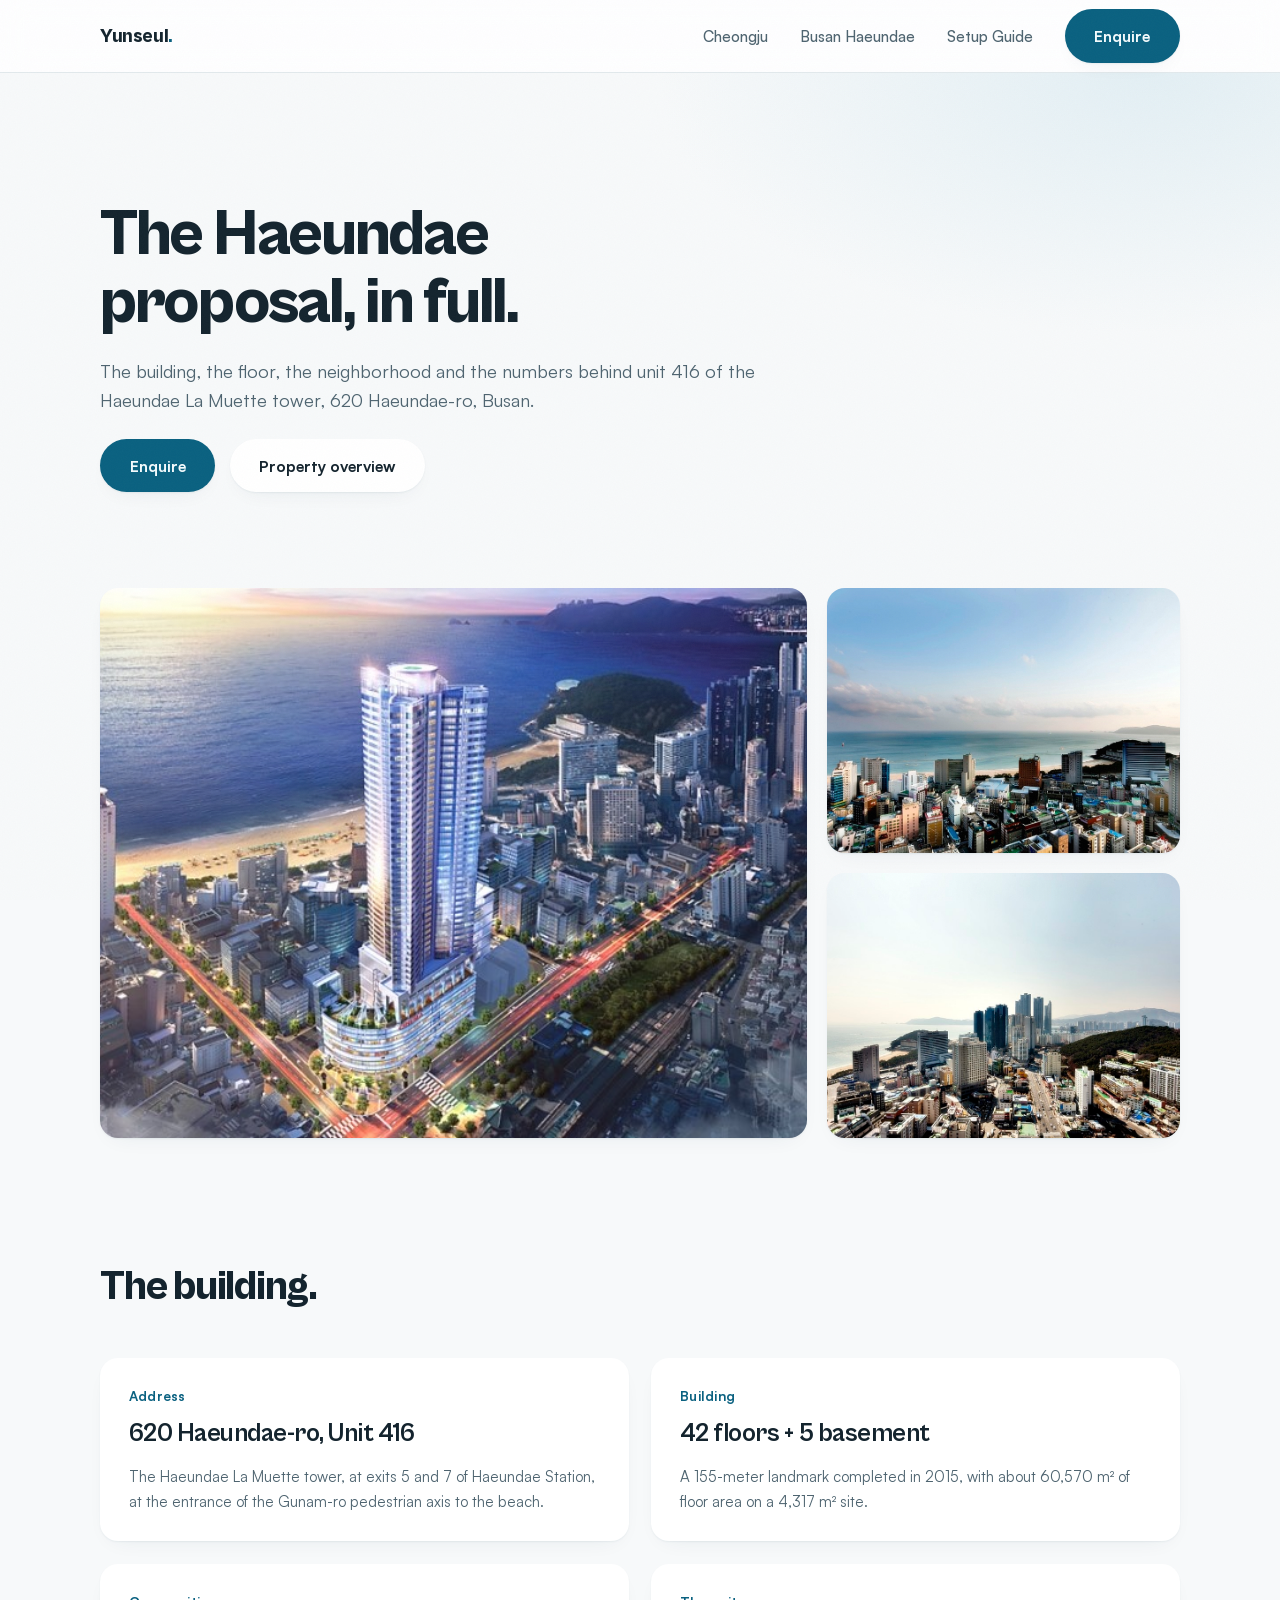
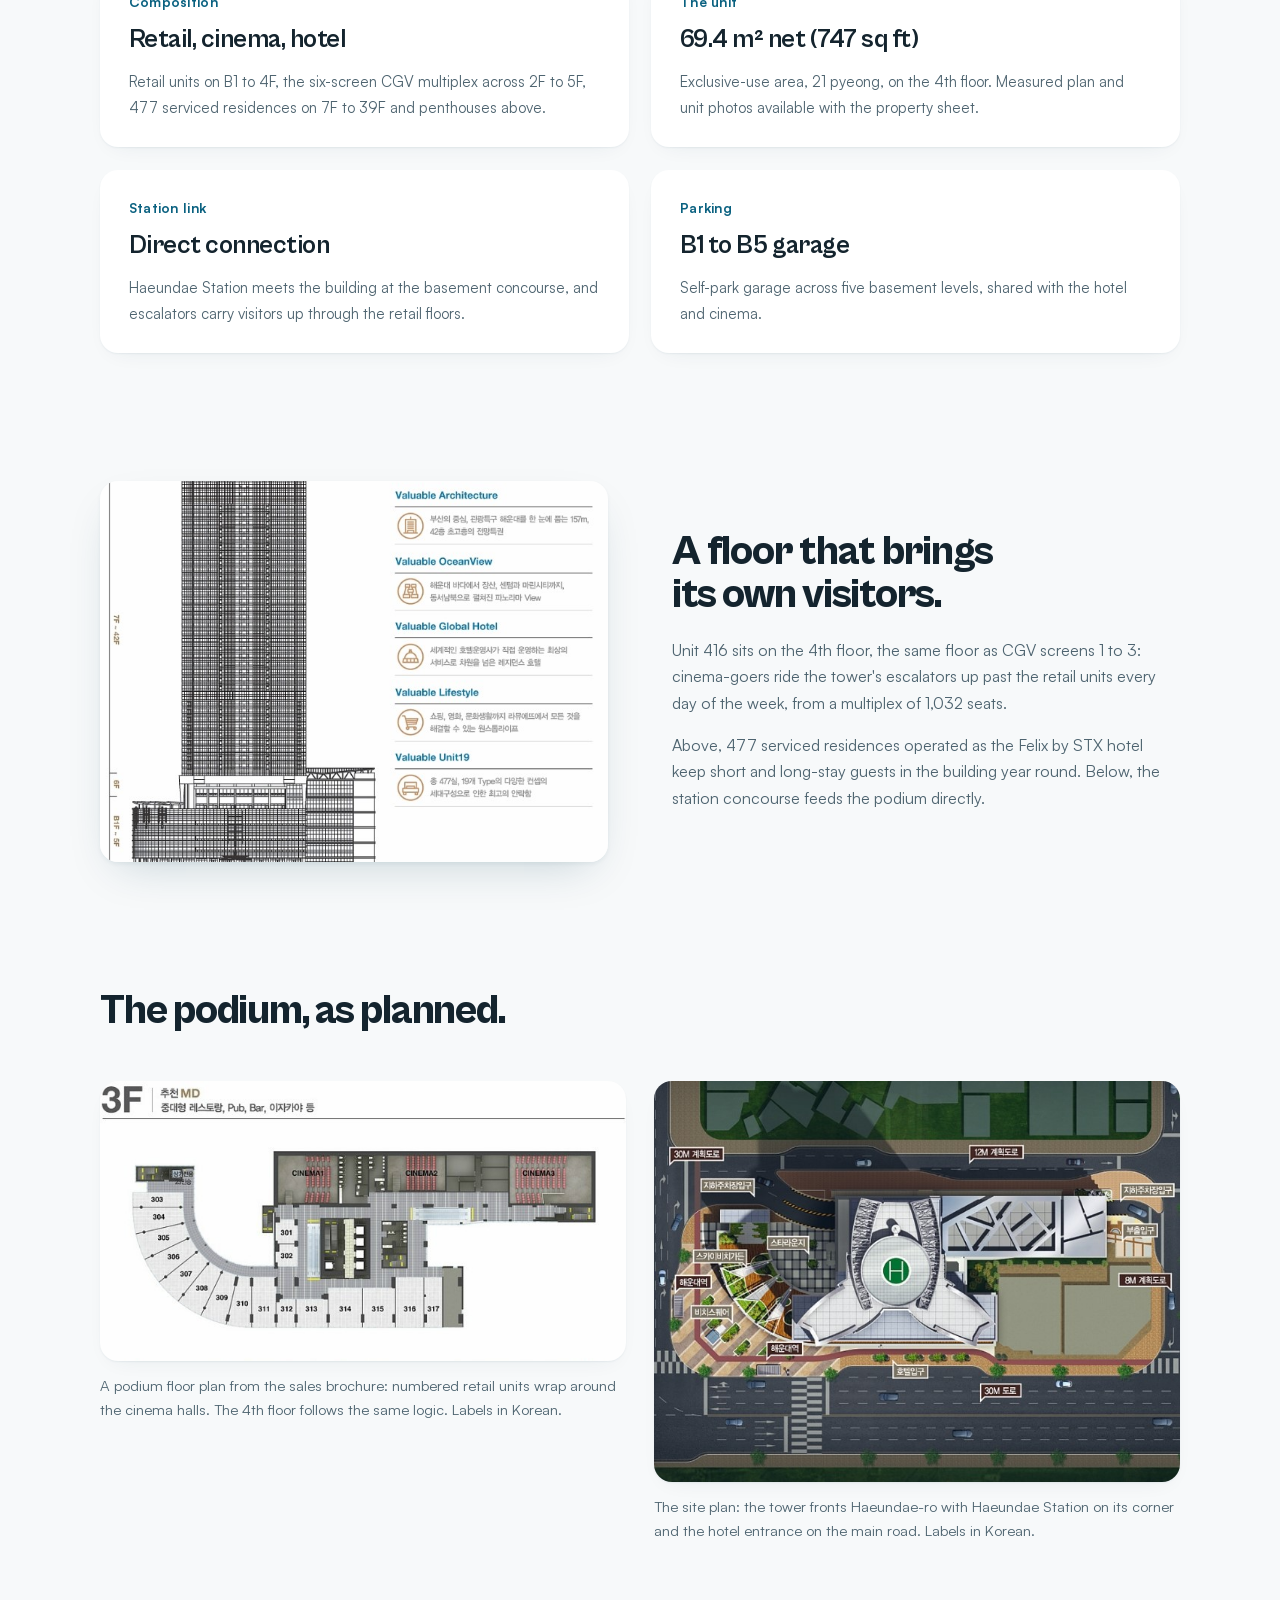
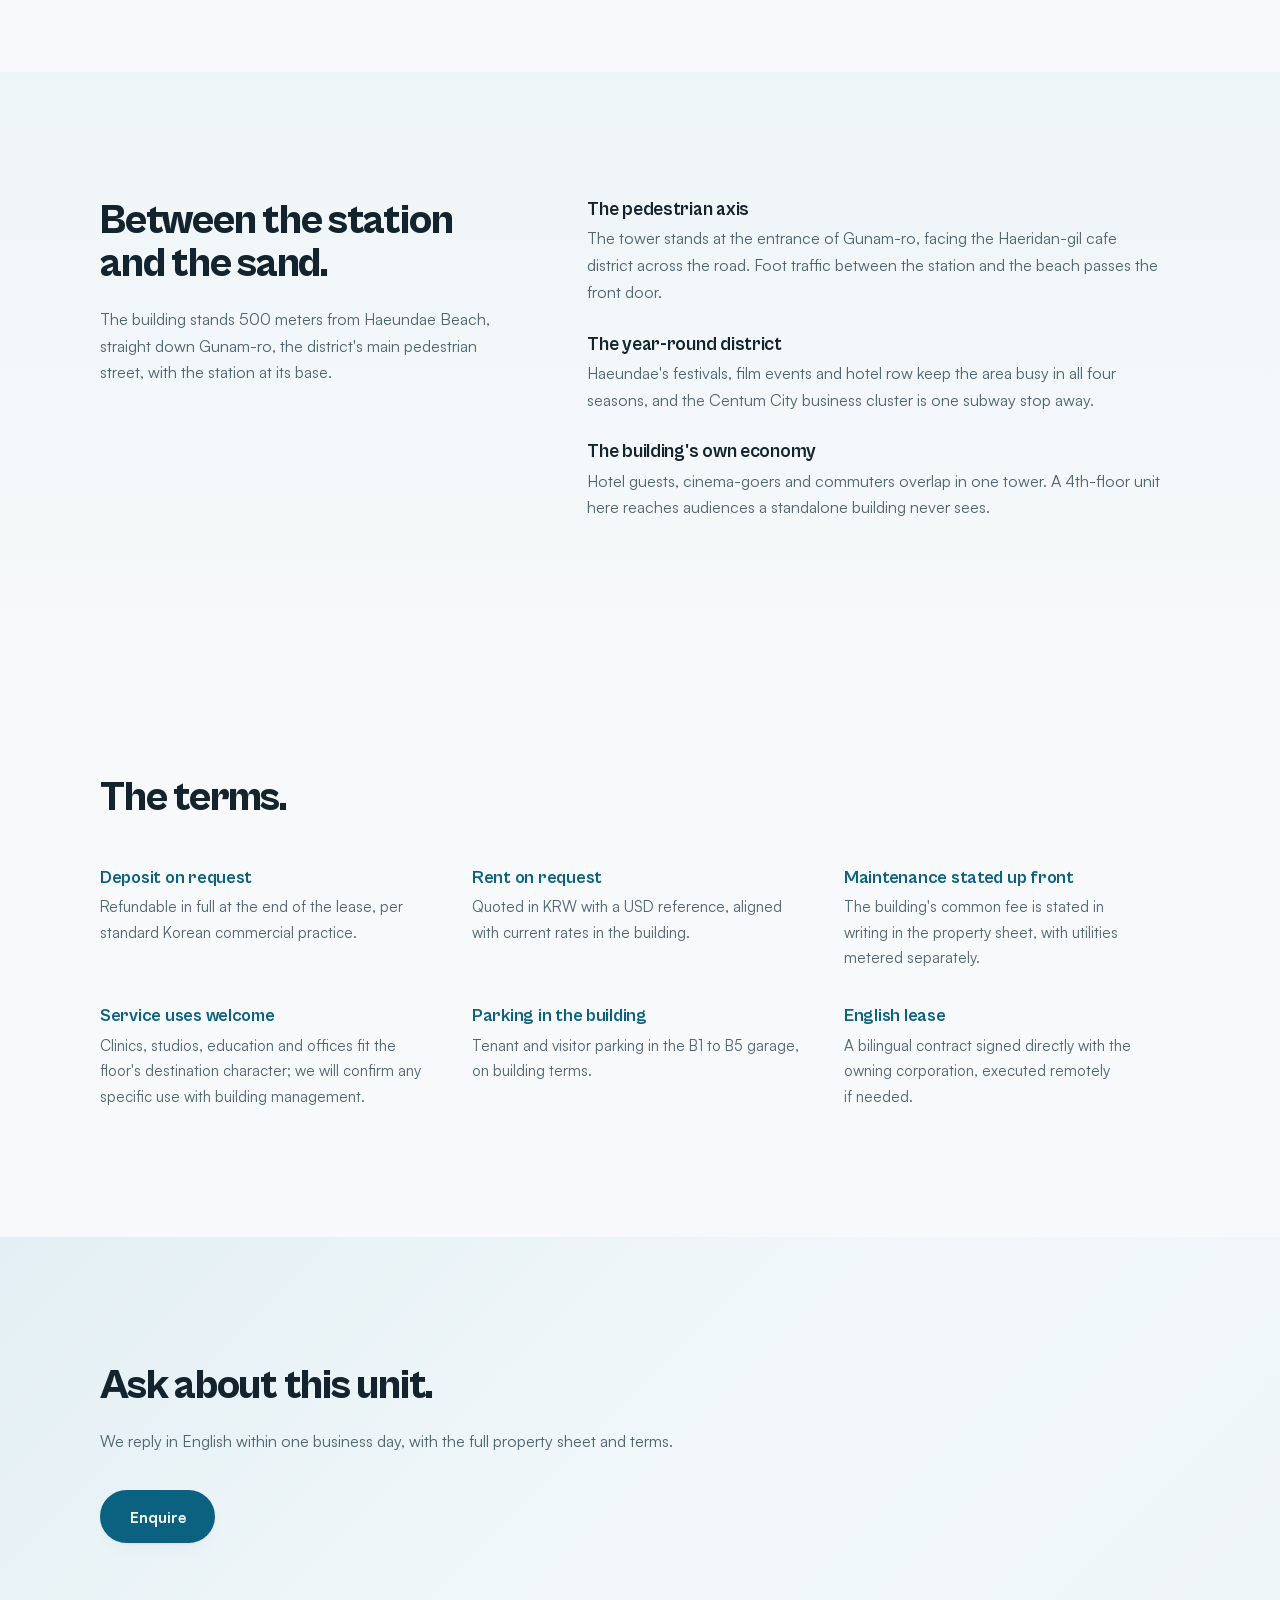
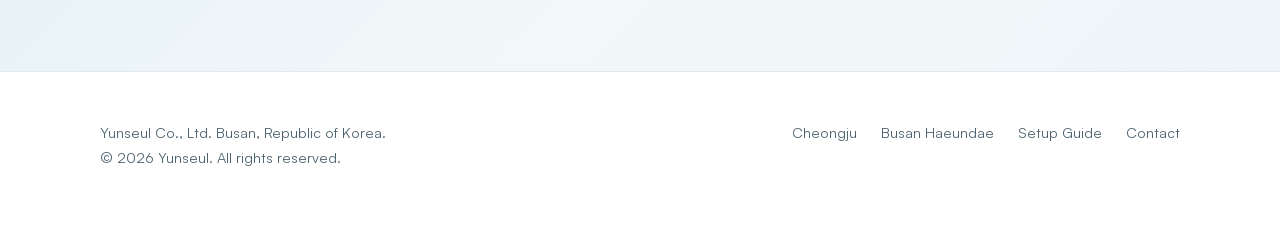
==== commit 6850bf93: "초대형 숫자 디스플레이 제거: 근거 밴드를 헤드라인+서술형(숫자는 문장 속)으로 전환 Co-Authored-By: Claude Fable 5 <noreply@anthropic.co" ====
--- a/busan-proposal.html
+++ b/busan-proposal.html
@@ -11,7 +11,7 @@
   <title>Haeundae Leasing Proposal: 4th Floor, La Muette Tower | Yunseul</title>
   <meta name="description" content="Full leasing proposal for a 69.4 m2 unit in the Haeundae La Muette tower, Busan: station-connected, on the CGV multiplex floors, 500 meters from the beach.">
   <link rel="icon" type="image/svg+xml" href="assets/img/favicon.svg">
-  <link rel="stylesheet" href="assets/css/main.css?v=9">
+  <link rel="stylesheet" href="assets/css/main.css?v=10">
 </head>
 <body>
 
@@ -122,9 +122,8 @@
   <section class="evidence">
     <div class="container evidence-grid">
       <div>
-        <div class="bignum">500 m
-          <small>from the building to Haeundae Beach, straight down Gunam-ro, the district's main pedestrian street.</small>
-        </div>
+        <h2>Between the station and the sand.</h2>
+        <p>The building stands 500 meters from Haeundae Beach, straight down Gunam-ro, the district's main pedestrian street, with the station at its base.</p>
       </div>
       <div class="evidence-points">
         <div>
--- a/assets/css/main.css
+++ b/assets/css/main.css
@@ -148,12 +148,7 @@
 /* ── 근거 밴드 (액센트 워시) ───────── */
 .evidence { background: linear-gradient(180deg, var(--accent-wash), var(--bg)); }
 .evidence-grid { display: grid; grid-template-columns: 5fr 7fr; gap: clamp(2rem, 5vw, 5rem); }
-.bignum {
-  font-family: var(--display); font-size: clamp(3rem, 6.5vw, 5rem); font-weight: 800;
-  letter-spacing: -0.04em; line-height: 1; color: var(--accent);
-  font-variant-numeric: tabular-nums;
-}
-.bignum small { display: block; font-family: "Satoshi", sans-serif; font-size: 1.02rem; font-weight: 400; color: var(--muted); letter-spacing: 0; line-height: 1.6; margin-top: 1rem; max-width: 34ch; }
+.evidence-grid h2 { max-width: 15ch; }
 .evidence-points { display: grid; gap: 1.8rem; }
 .evidence-points h3 { margin-bottom: 0.35rem; }
 
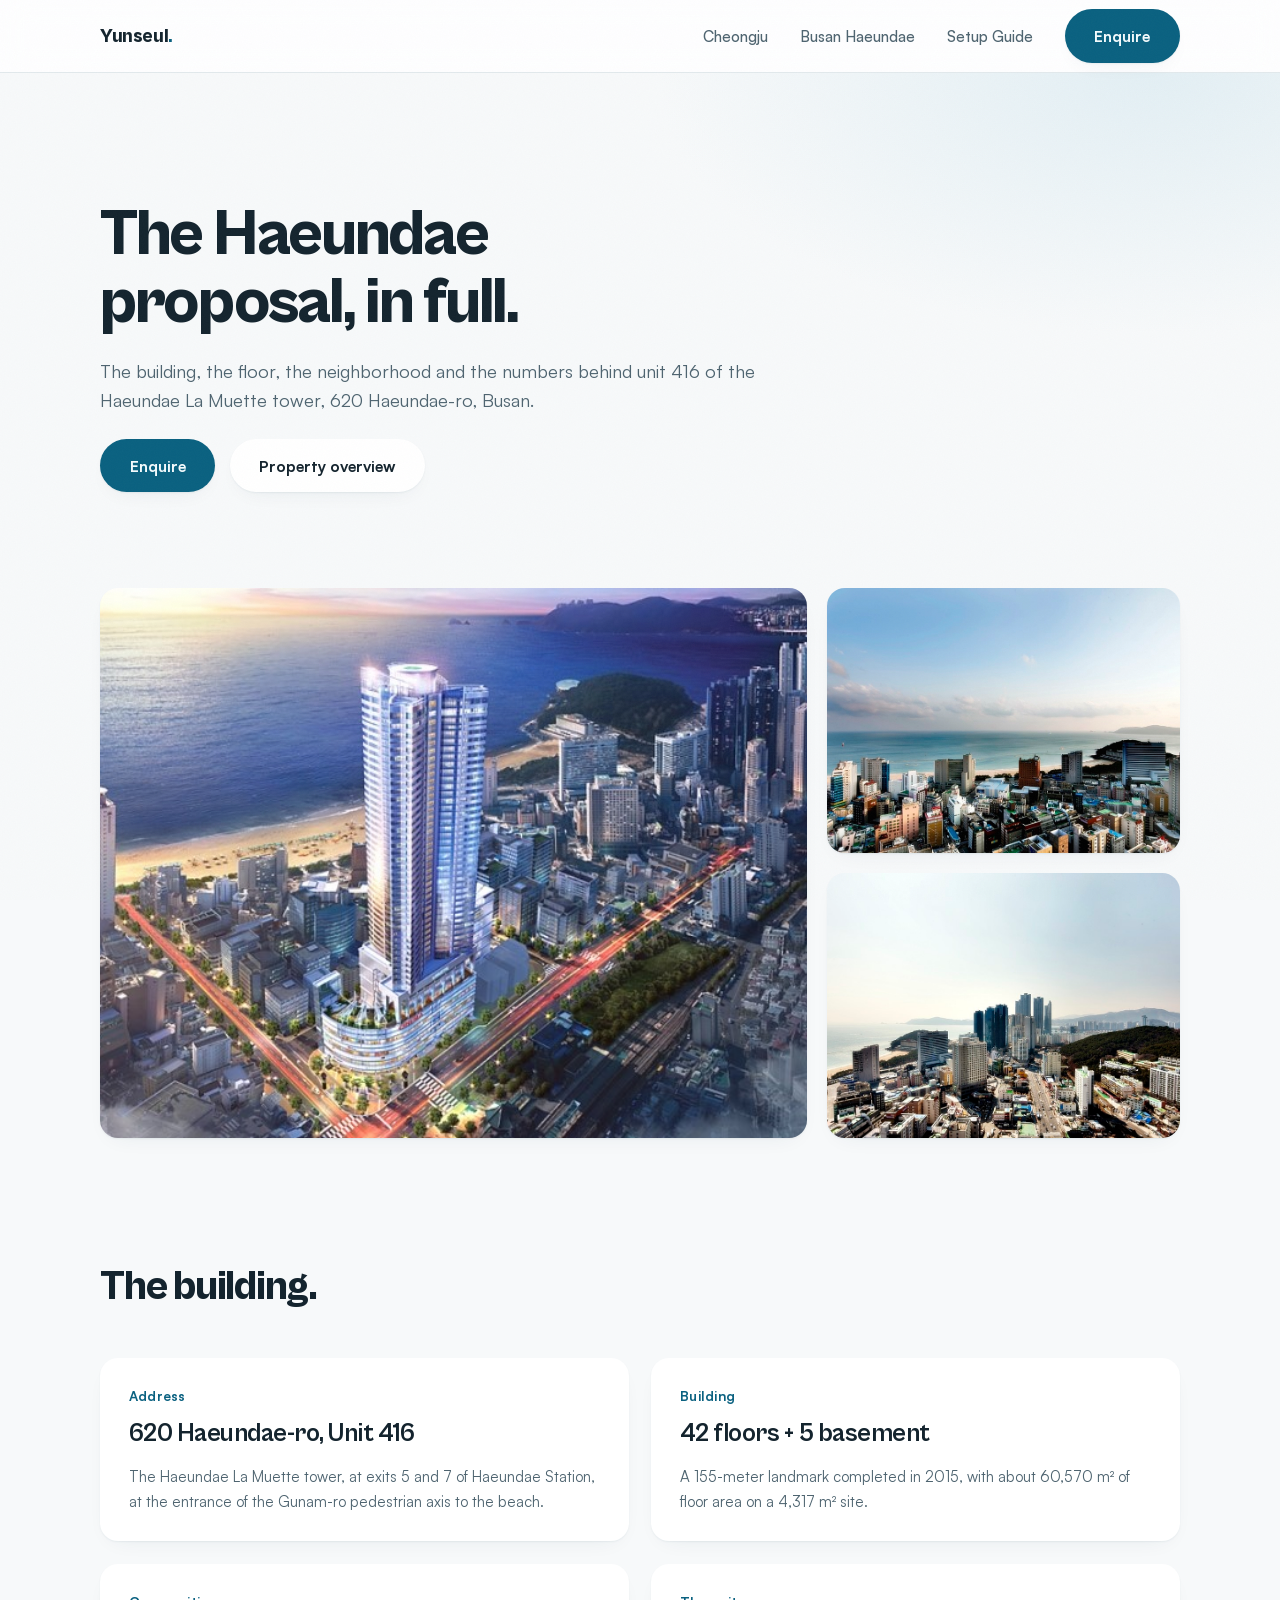
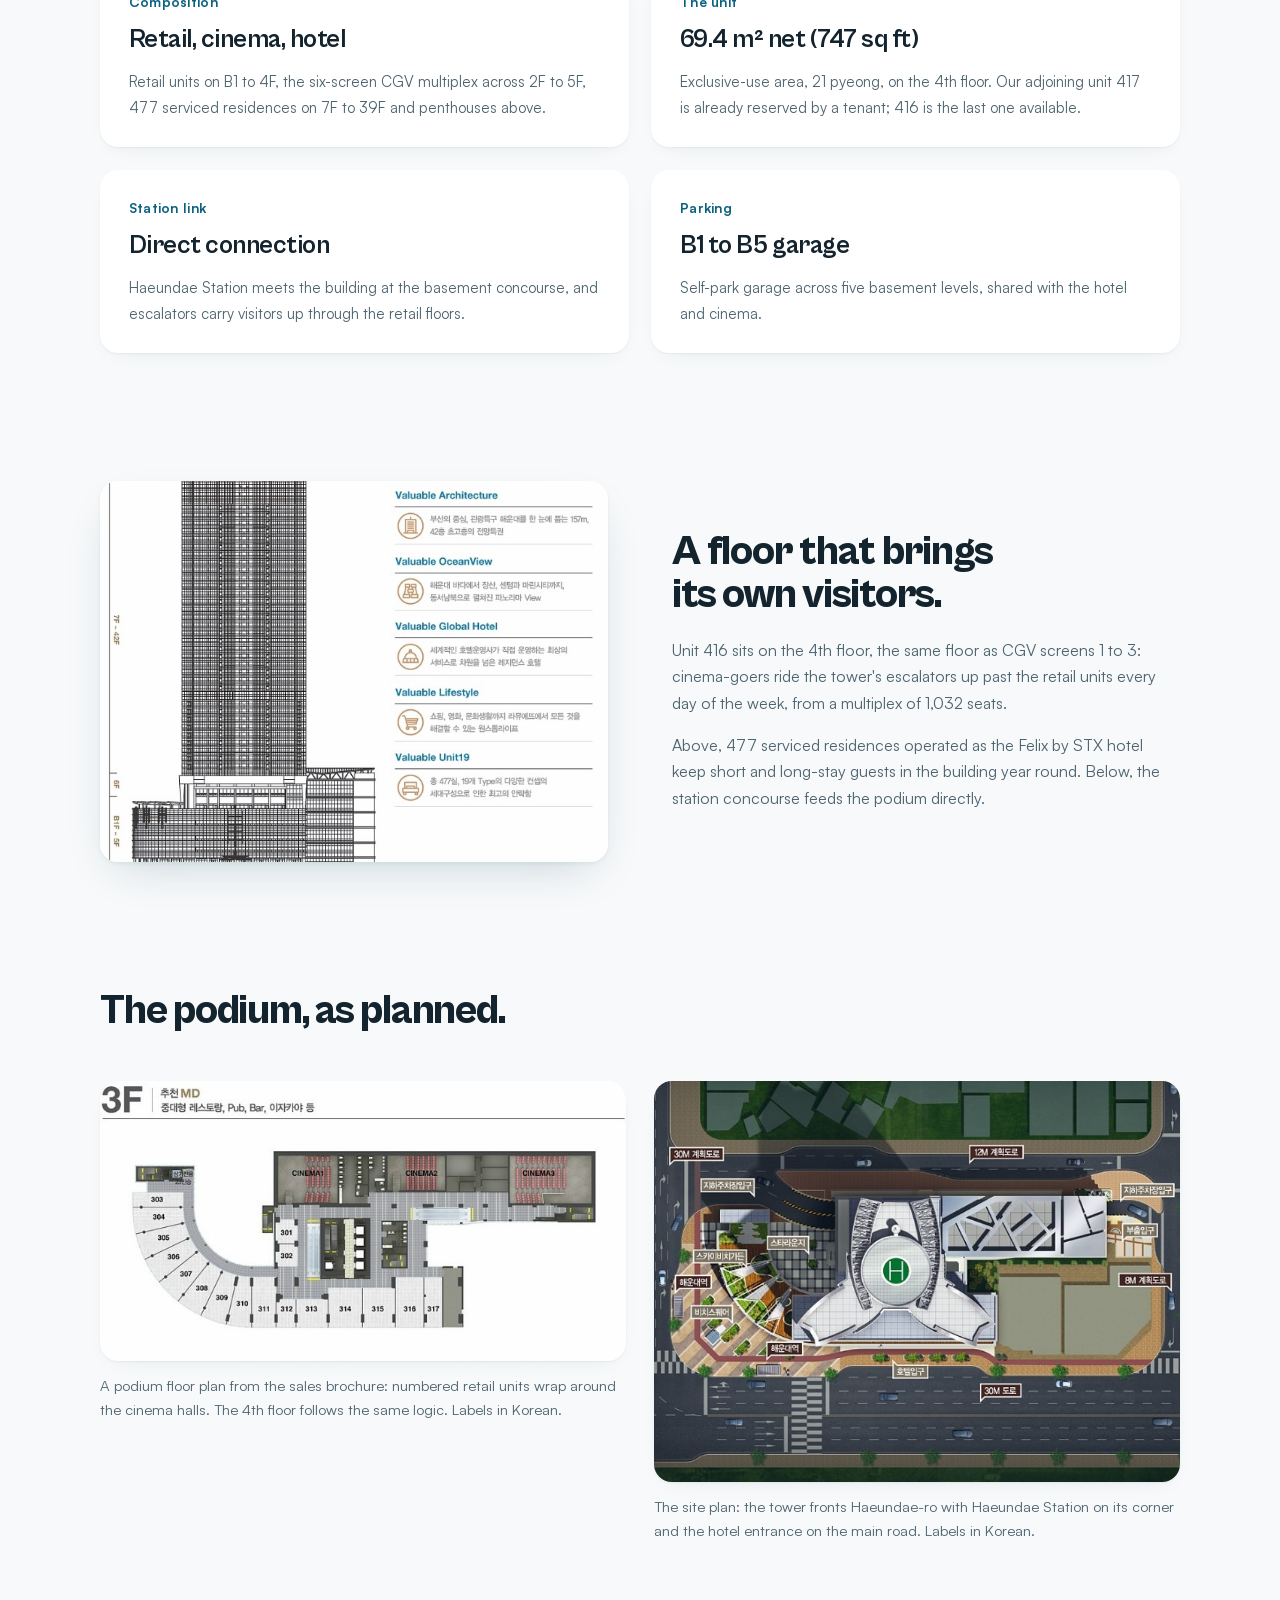
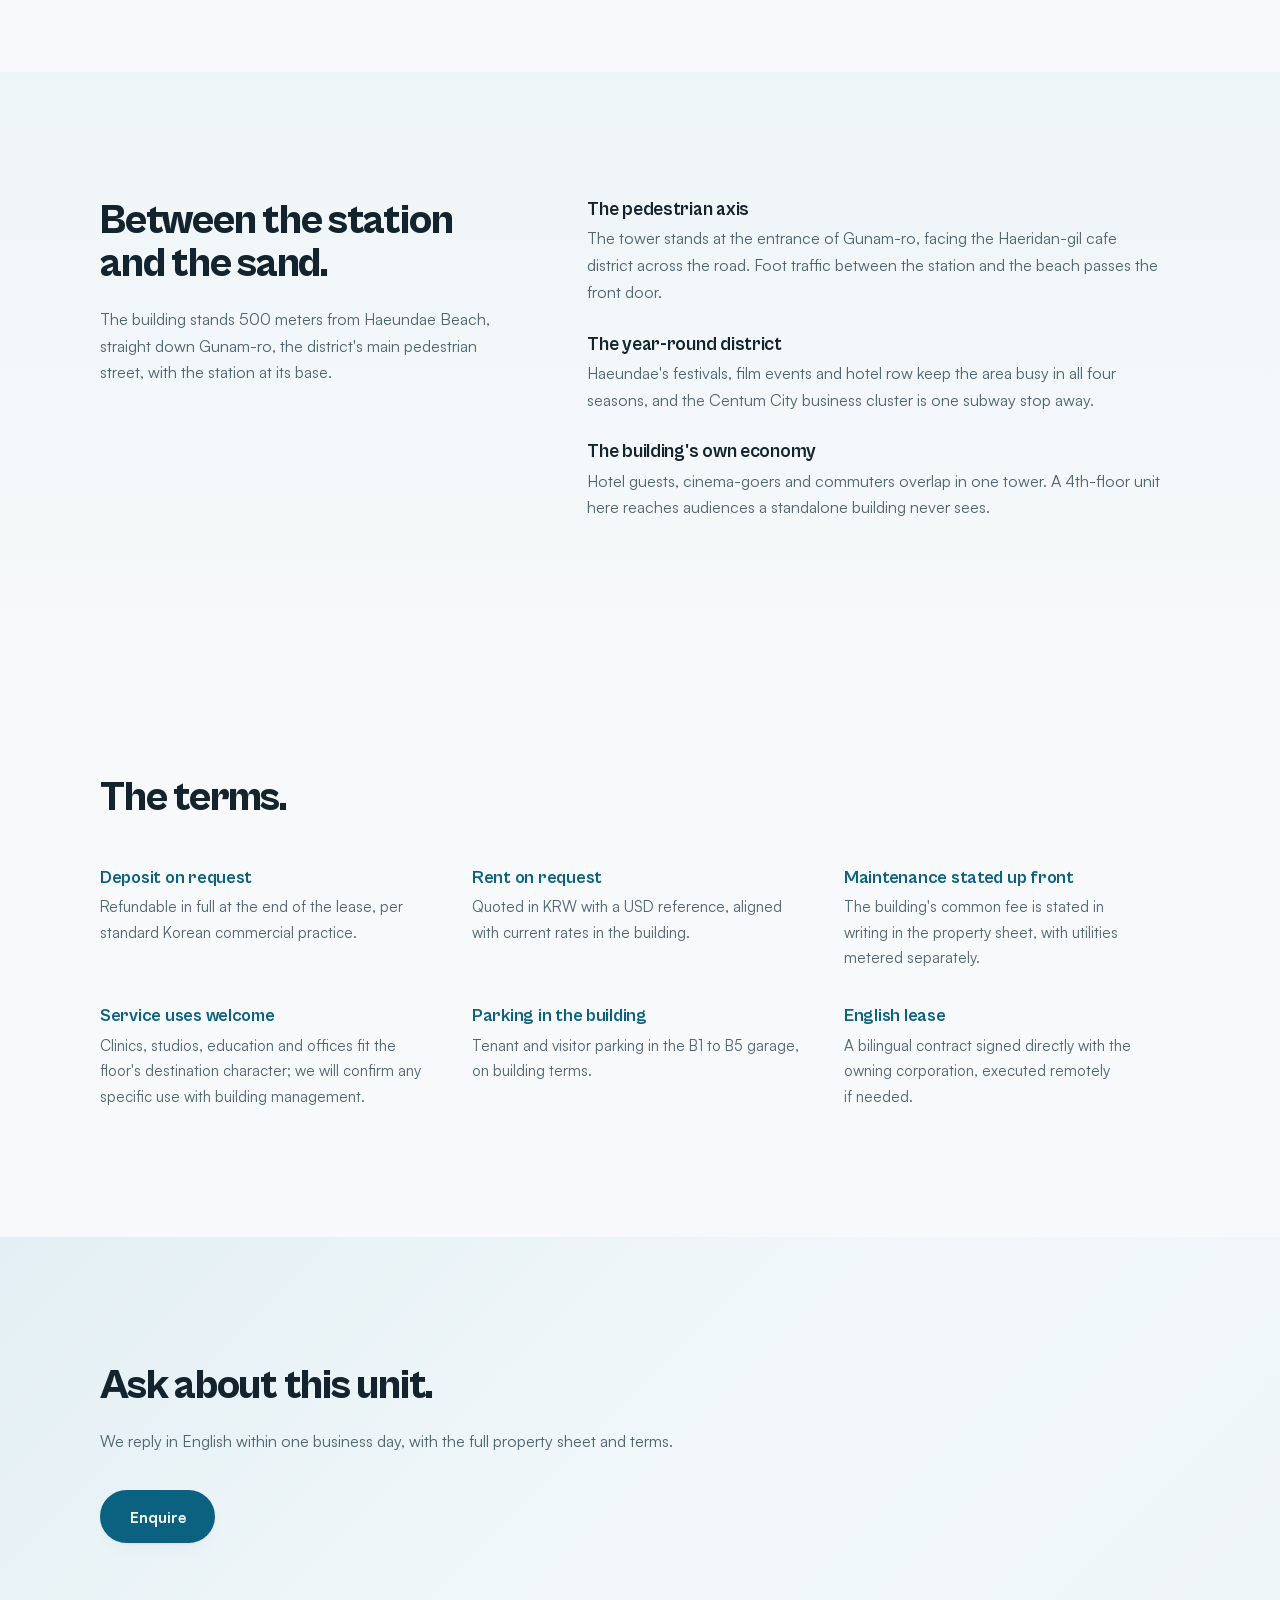
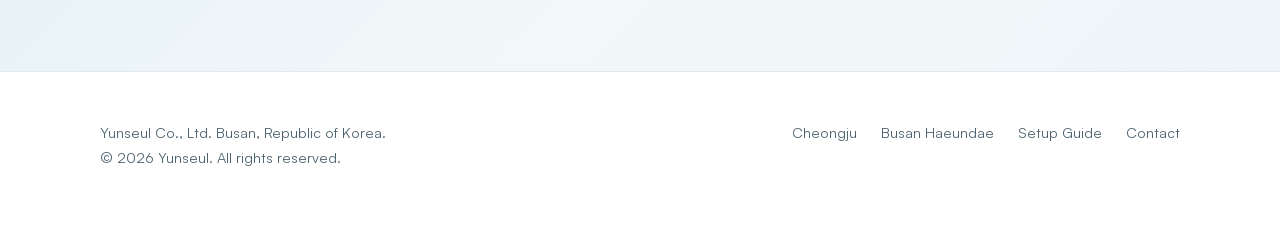
==== commit b82a42f8: "부산 417호 Reserved 표기 추가: 유닛 가용현황 컴포넌트(416 Available / 417 Reserved), 메인·제안서에도 반영 Co-Authored-By: Clau" ====
--- a/busan-proposal.html
+++ b/busan-proposal.html
@@ -11,7 +11,7 @@
   <title>Haeundae Leasing Proposal: 4th Floor, La Muette Tower | Yunseul</title>
   <meta name="description" content="Full leasing proposal for a 69.4 m2 unit in the Haeundae La Muette tower, Busan: station-connected, on the CGV multiplex floors, 500 meters from the beach.">
   <link rel="icon" type="image/svg+xml" href="assets/img/favicon.svg">
-  <link rel="stylesheet" href="assets/css/main.css?v=10">
+  <link rel="stylesheet" href="assets/css/main.css?v=11">
 </head>
 <body>
 
@@ -74,7 +74,7 @@
         <div class="fact-card">
           <div class="label">The unit</div>
           <div class="value">69.4 m&sup2; net (747 sq ft)</div>
-          <p>Exclusive-use area, 21 pyeong, on the 4th floor. Measured plan and unit photos available with the property sheet.</p>
+          <p>Exclusive-use area, 21 pyeong, on the 4th floor. Our adjoining unit 417 is already reserved by a tenant; 416 is the last one available.</p>
         </div>
         <div class="fact-card">
           <div class="label">Station link</div>
--- a/assets/css/main.css
+++ b/assets/css/main.css
@@ -191,6 +191,19 @@
 .roster { list-style: none; display: grid; grid-template-columns: repeat(3, 1fr); gap: 1.1rem 2rem; margin-top: 1.75rem; max-width: 780px; }
 .roster li { font-family: var(--display); font-weight: 700; font-size: 1.08rem; letter-spacing: -0.01em; }
 .roster li small { display: block; font-family: "Satoshi", sans-serif; color: var(--muted); font-weight: 400; font-size: 0.88rem; }
+
+/* ── 유닛 목록 (가용 현황) ─────────── */
+.units { margin-top: 3rem; max-width: 760px; display: grid; gap: 1rem; }
+.unit-row {
+  display: flex; justify-content: space-between; align-items: center; gap: 1rem; flex-wrap: wrap;
+  background: var(--surface); border-radius: var(--r-card); padding: 1.25rem 1.6rem; box-shadow: var(--shadow-sm);
+}
+.unit-row .u-name { font-family: var(--display); font-weight: 700; font-size: 1.15rem; letter-spacing: -0.015em; }
+.unit-row .u-meta { color: var(--muted); font-size: 0.95rem; flex: 1; }
+.status { font-weight: 700; font-size: 0.85rem; padding: 0.4em 1em; border-radius: 999px; white-space: nowrap; }
+.status.available { background: var(--accent-soft); color: var(--accent-deep); }
+.status.leased { background: #eceff1; color: var(--muted); }
+.unit-row.is-leased { opacity: 0.72; }
 
 /* ── 2업 도면 그리드 ───────────────── */
 .duo { display: grid; grid-template-columns: 1fr 1fr; gap: 1.75rem; margin-top: 3rem; }
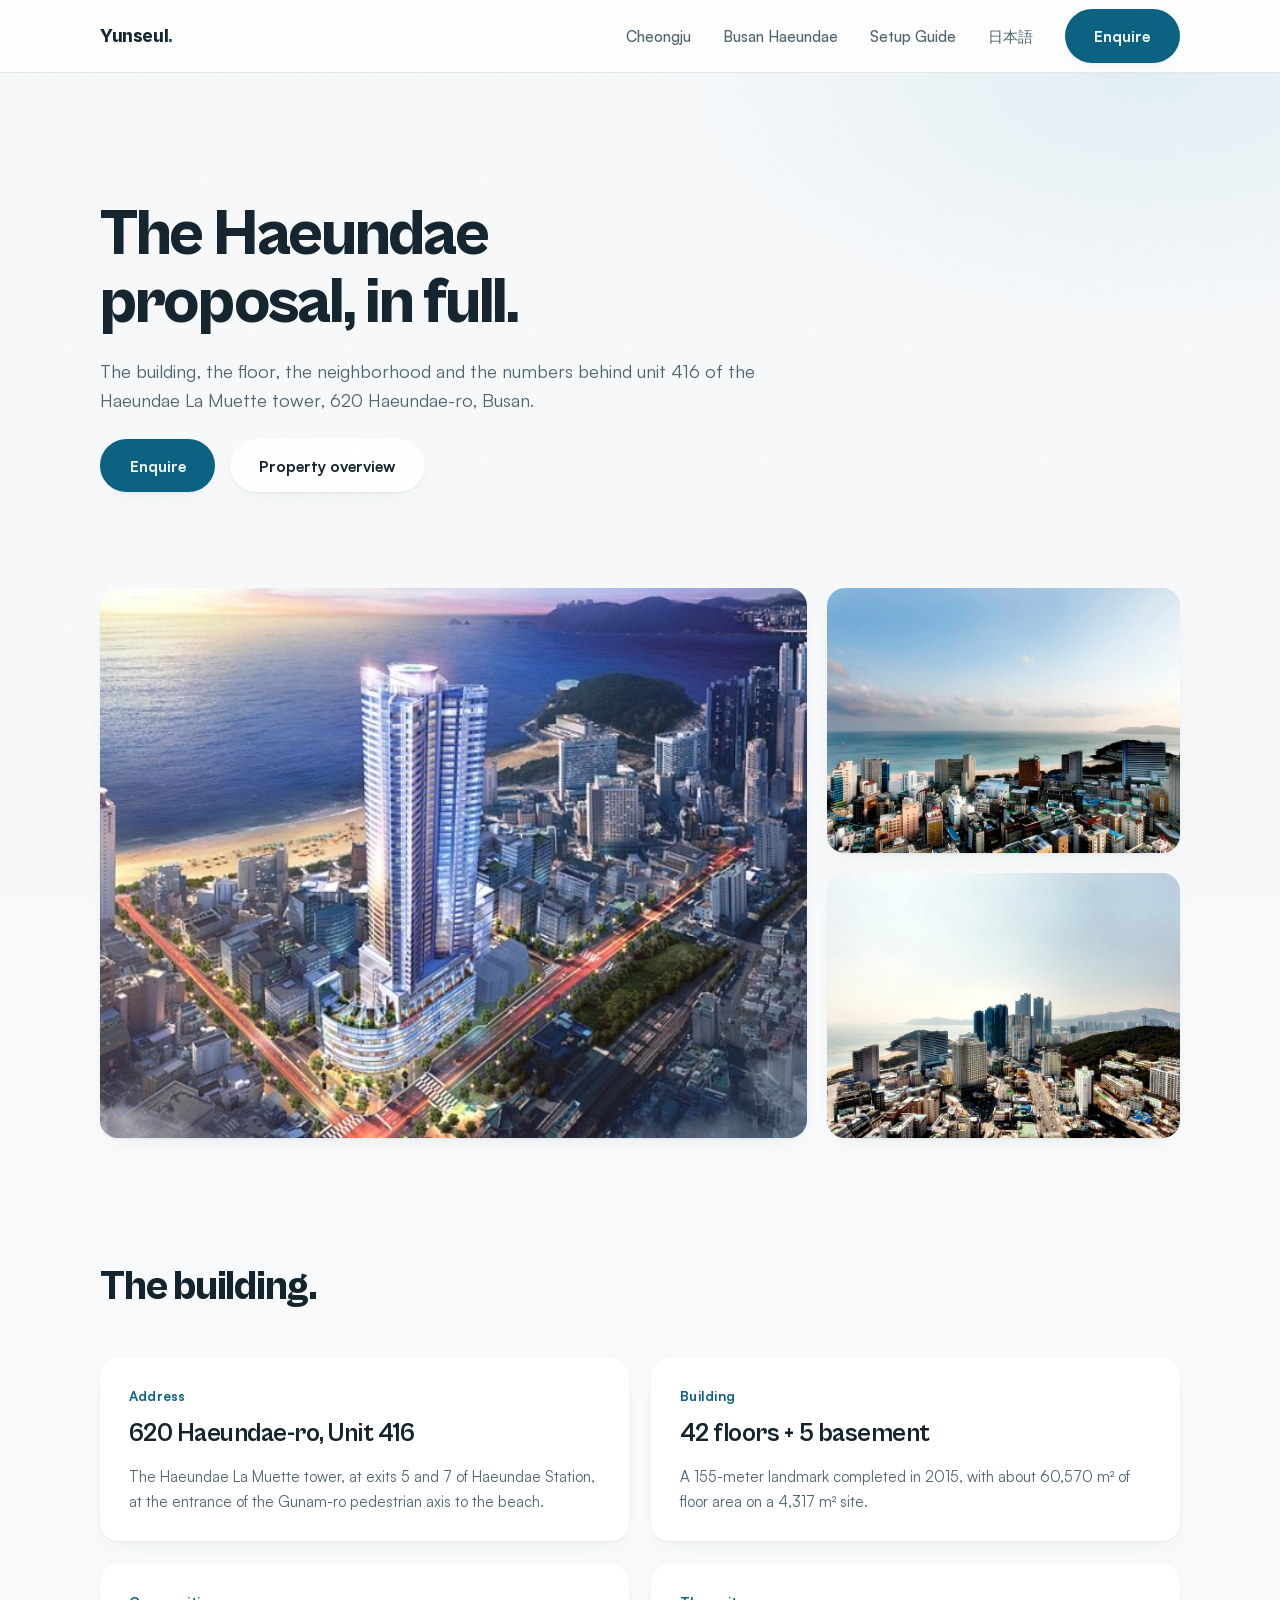
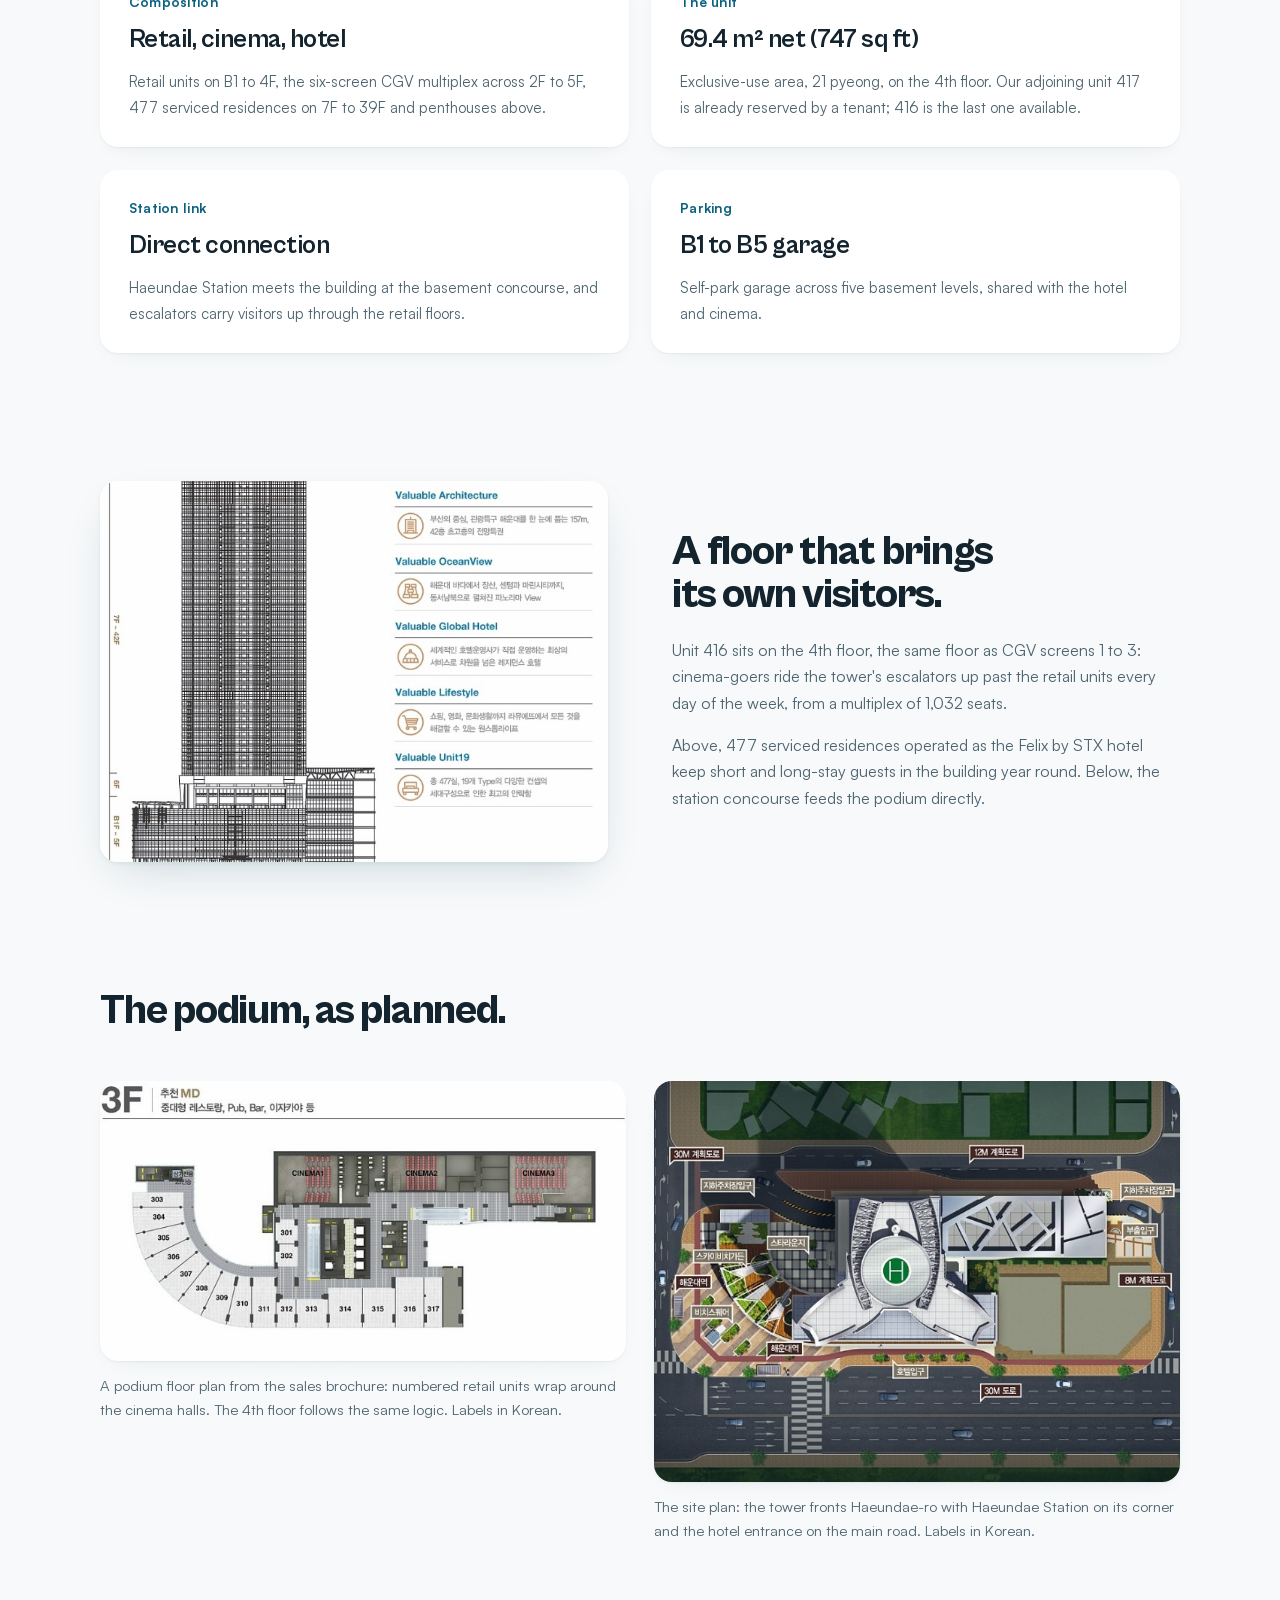
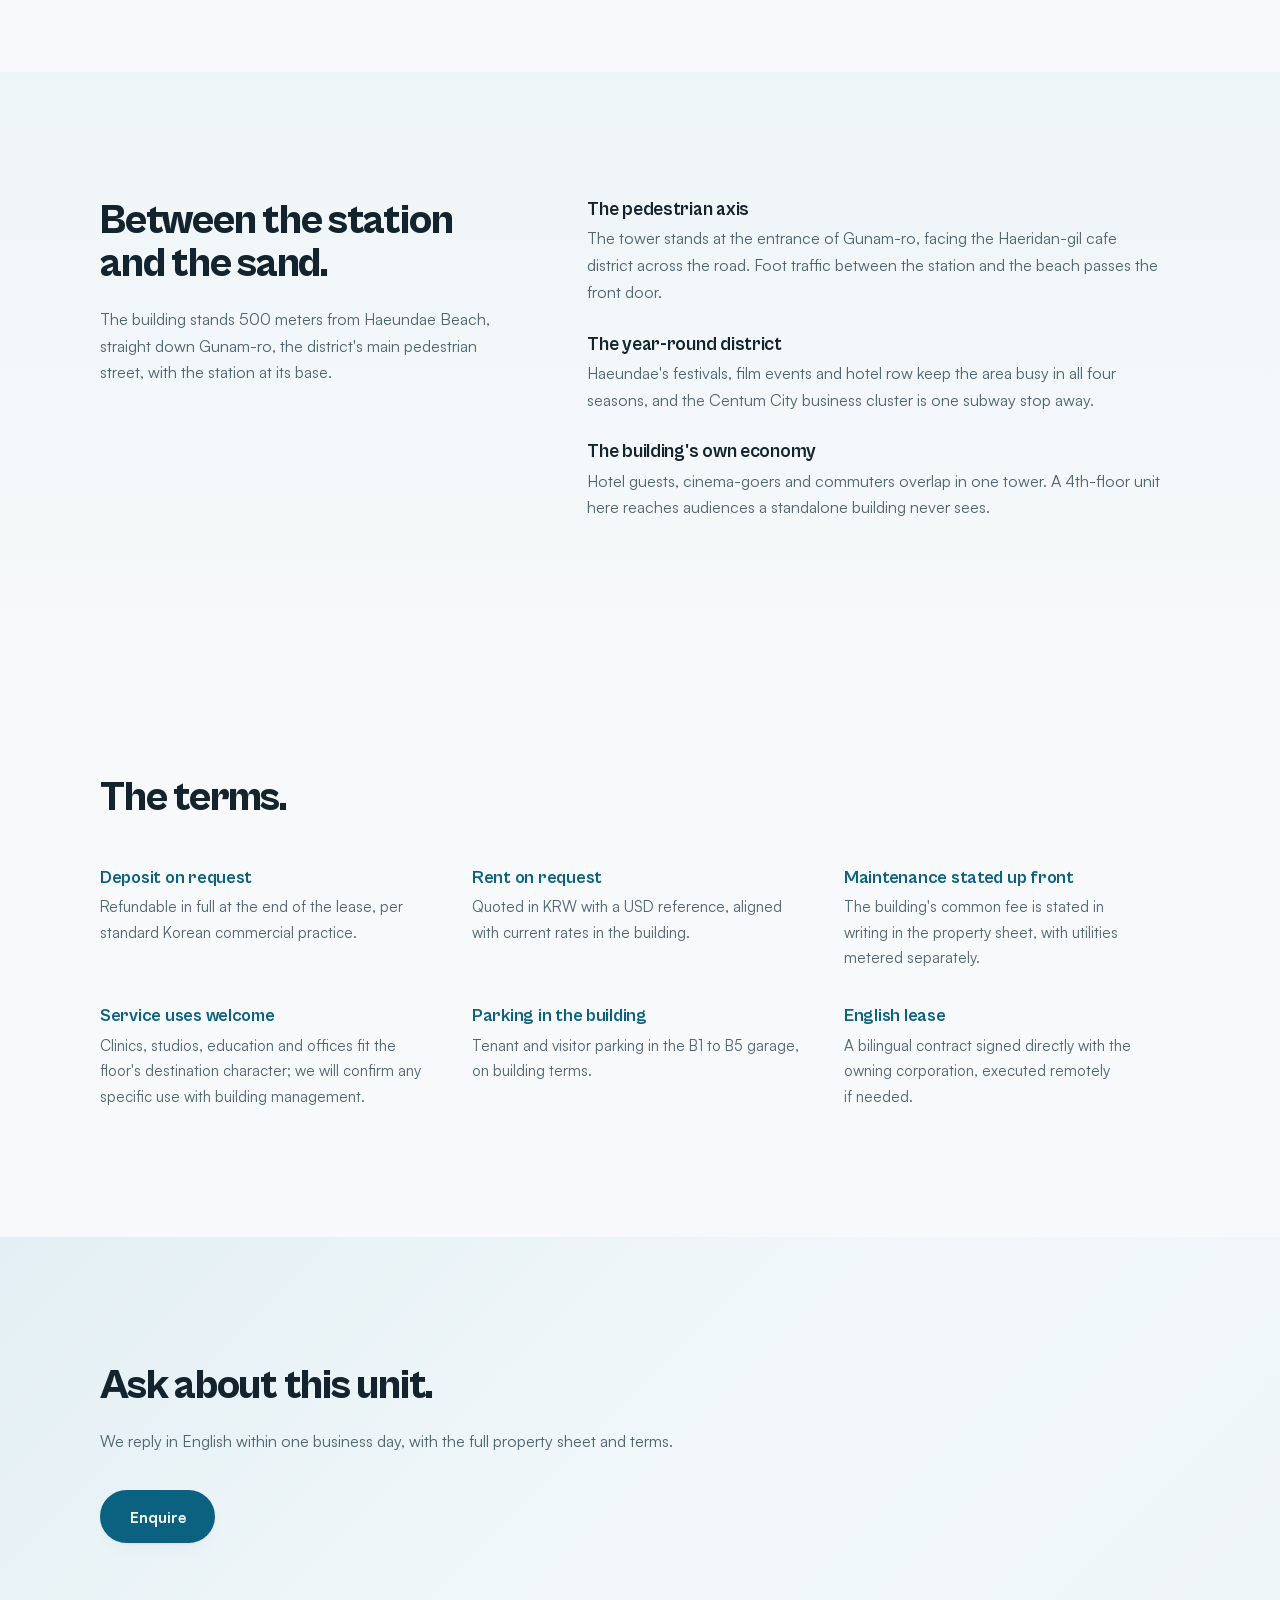
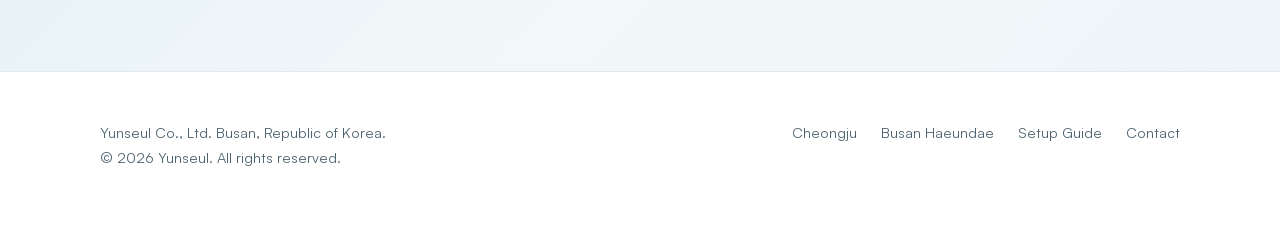
==== commit 34648fd1: "일본어판(/ja/) 5페이지 추가: 메인·청주·부산·문의·감사, hreflang 및 언어 전환 링크 연결 Co-Authored-By: Claude Fable 5 <noreply@a" ====
--- a/busan-proposal.html
+++ b/busan-proposal.html
@@ -23,6 +23,7 @@
       <li><a href="cheongju.html">Cheongju</a></li>
       <li><a href="busan.html">Busan Haeundae</a></li>
       <li><a href="korea-setup-guide.html">Setup Guide</a></li>
+      <li><a href="ja/index.html">日本語</a></li>
       <li><a class="btn" href="contact.html">Enquire</a></li>
     </ul>
   </div>
